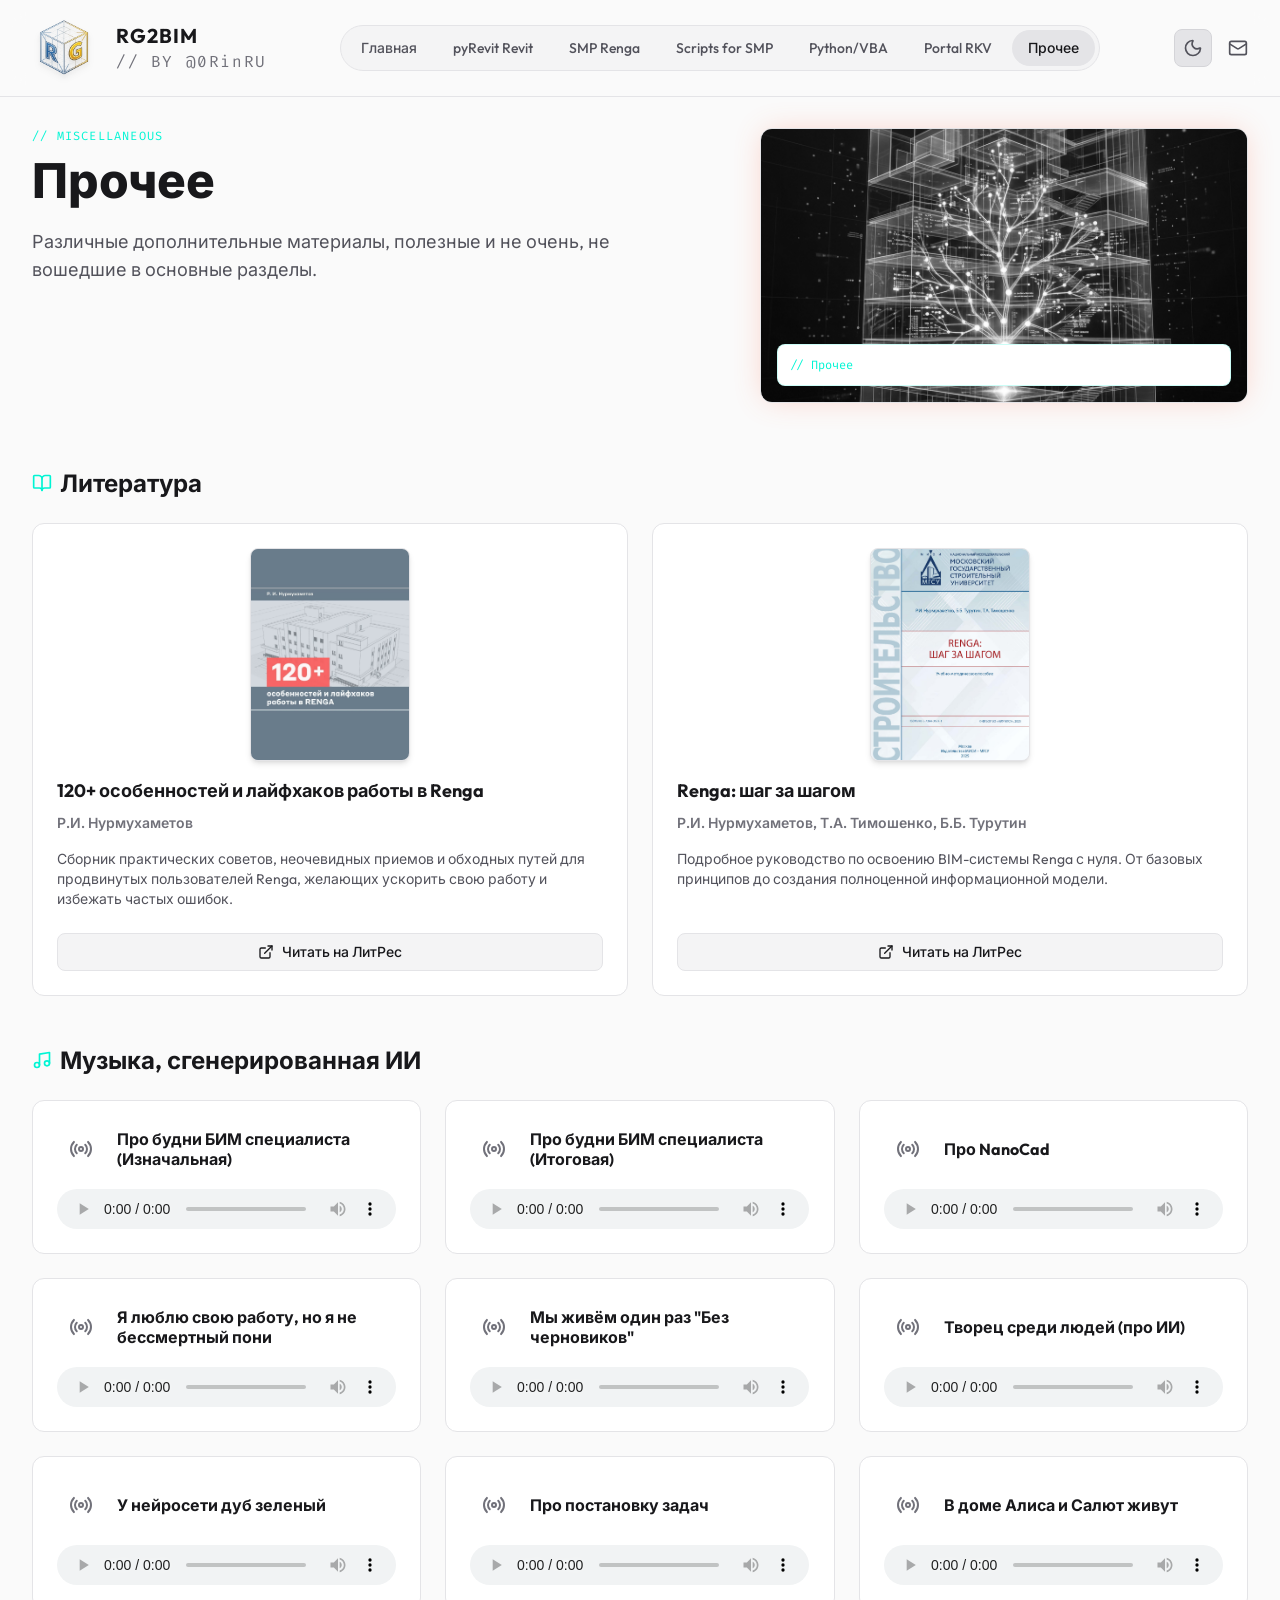
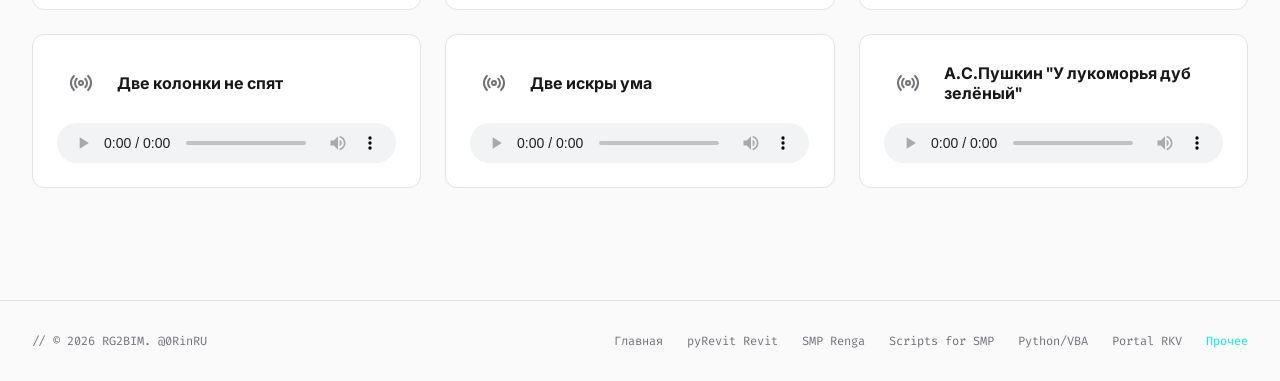
==== other.html @ 82ab666f "Add files via upload" ====
<!DOCTYPE html>
<html lang="ru" class="scroll-smooth scroll-pt-32">
<head>
    <meta charset="UTF-8">
    <meta name="viewport" content="width=device-width, initial-scale=1.0">
    <title>Прочее | RG2BIM</title>
    <link href="fonts/fonts.css" rel="stylesheet">
    <script src="libs/tailwindcss.js"></script>
    <script>
        tailwind.config = {
            darkMode: 'class',
            theme: {
                extend: {
                    colors: {
                        darkBg: '#121214',
                        darkCard: '#1a1a1e',
                        accentRevit: '#00d2ff',
                        accentRenga: '#ff6b4a',
                        accentPython: '#ffd43b',
                        accentIfc: '#00f5d4',
                    },
                    fontFamily: {
                        sans: ['Outfit', 'Inter', 'sans-serif'],
                        mono: ['Fira Code', 'Courier New', 'monospace'],
                    },
                }
            }
        }
    </script>
    <script src="libs/lucide.js"></script>
    <style>
        body { background-color: #fafafa; color: #18181b; }
        .dark body { background-color: #121214; color: #e4e4e7; }
        .neon-glow-ifc { box-shadow: 0 0 30px -5px rgba(255, 107, 74, 0.3); }
        .tab-active { background-color: #27272a; color: #ffffff; border-color: #3f3f46; }
        :not(.dark) .tab-active { background-color: #e4e4e7; color: #18181b; border-color: #d4d4d8; }
    </style>
    <script>
        if (localStorage.theme === 'dark' || (!('theme' in localStorage) && window.matchMedia('(prefers-color-scheme: dark)').matches)) {
            document.documentElement.classList.add('dark')
        } else {
            document.documentElement.classList.remove('dark')
        }
    </script>
</head>
<body class="font-sans antialiased selection:bg-accentRevit/30 selection:text-zinc-900 dark:text-white flex flex-col min-h-screen">

                        <!-- ХЕДЕР -->
    <header class="fixed top-0 left-0 right-0 z-50 bg-zinc-50/80 dark:bg-darkBg/80 backdrop-blur-md border-b border-zinc-200 dark:border-zinc-800/80">
        <div class="max-w-7xl mx-auto px-4 sm:px-6 lg:px-8 h-24 flex items-center justify-between">
            <a href="index.html" class="flex items-center space-x-3 group">
                <div class="w-20 h-20 flex items-center justify-center group-hover:scale-[0.98] transition-transform -ml-2">
                    <img src="images/logo.png" alt="NR Logo" class="w-full h-full object-contain drop-shadow-md">
                </div>
                <div>
                    <span class="font-bold text-xl tracking-wider text-zinc-900 dark:text-white">RG2BIM</span>
                    <span class="block text-3xs text-zinc-500 font-mono tracking-widest">// BY @0RinRU</span>
                </div>
            </a>

            <!-- Навигационные вкладки -->
            <nav class="hidden xl:flex space-x-1 bg-zinc-100 dark:bg-zinc-900/60 p-1 rounded-full border border-zinc-200 dark:border-zinc-800/50">
                <a href="index.html" class="px-4 py-2 text-sm font-medium rounded-full text-zinc-600 dark:text-zinc-400 hover:text-zinc-900 dark:hover:text-white transition-colors">Главная</a>
                <a href="revit.html" class="px-4 py-2 text-sm font-medium rounded-full text-zinc-600 dark:text-zinc-400 hover:text-zinc-900 dark:hover:text-white transition-colors">pyRevit Revit</a>
                <a href="smp.html" class="px-4 py-2 text-sm font-medium rounded-full text-zinc-600 dark:text-zinc-400 hover:text-zinc-900 dark:hover:text-white transition-colors">SMP Renga</a>
                <a href="renga.html" class="px-4 py-2 text-sm font-medium rounded-full text-zinc-600 dark:text-zinc-400 hover:text-zinc-900 dark:hover:text-white transition-colors">Scripts for SMP</a>
                <a href="python.html" class="px-4 py-2 text-sm font-medium rounded-full text-zinc-600 dark:text-zinc-400 hover:text-zinc-900 dark:hover:text-white transition-colors">Python/VBA</a>
                <a href="portal.html" class="px-4 py-2 text-sm font-medium rounded-full text-zinc-600 dark:text-zinc-400 hover:text-zinc-900 dark:hover:text-white transition-colors">Portal RKV</a>
                <a href="other.html" class="px-4 py-2 text-sm font-medium rounded-full tab-active">Прочее</a>
            </nav>

            <div class="hidden xl:flex items-center space-x-4">
                <button id="theme-toggle" class="p-2 rounded-lg bg-zinc-200 dark:bg-zinc-800 text-zinc-600 dark:text-zinc-400 hover:text-zinc-900 dark:hover:text-white transition-colors border border-zinc-300 dark:border-zinc-700">
                    <i data-lucide="moon" id="theme-icon" class="w-5 h-5"></i>
                </button>
                <a href="mailto:nruslan2@yandex.ru" class="text-zinc-600 dark:text-zinc-400 hover:text-zinc-900 dark:hover:text-white transition-colors"><i data-lucide="mail" class="w-5 h-5"></i></a>
            </div>

            <!-- Мобильное Меню Кнопка -->
            <div class="xl:hidden">
                <button id="mobile-menu-btn" class="text-zinc-600 dark:text-zinc-400 hover:text-zinc-900 dark:hover:text-white p-2 rounded-lg bg-zinc-100 dark:bg-zinc-900 border border-zinc-200 dark:border-zinc-800">
                    <i data-lucide="menu" id="menu-icon" class="w-6 h-6"></i>
                </button>
            </div>
        </div>

        <!-- Мобильное выпадающее меню -->
        <div id="mobile-menu" class="hidden xl:hidden bg-zinc-50 dark:bg-darkBg border-b border-zinc-200 dark:border-zinc-800/80 px-4 py-4 space-y-2">
            <a href="index.html" class="block w-full px-4 py-2 rounded-lg text-zinc-600 dark:text-zinc-400 hover:text-zinc-900 dark:hover:text-white">Главная</a>
            <a href="revit.html" class="block w-full px-4 py-2 rounded-lg text-zinc-600 dark:text-zinc-400 hover:text-zinc-900 dark:hover:text-white">pyRevit Revit</a>
            <a href="smp.html" class="block w-full px-4 py-2 rounded-lg text-zinc-900 dark:text-white bg-zinc-200 dark:bg-zinc-800">SMP Renga</a>
            <a href="renga.html" class="block w-full px-4 py-2 rounded-lg text-zinc-600 dark:text-zinc-400 hover:text-zinc-900 dark:hover:text-white">Scripts for SMP</a>
            <a href="python.html" class="block w-full px-4 py-2 rounded-lg text-zinc-600 dark:text-zinc-400 hover:text-zinc-900 dark:hover:text-white">Python/VBA</a>
            <a href="portal.html" class="block w-full px-4 py-2 rounded-lg text-zinc-600 dark:text-zinc-400 hover:text-zinc-900 dark:hover:text-white">Portal RKV</a>
            <a href="other.html" class="block w-full px-4 py-2 rounded-lg text-zinc-900 dark:text-white bg-zinc-200 dark:bg-zinc-800">Прочее</a>
        </div>
    </header>

    <div class="h-20"></div>

    <main class="flex-grow max-w-7xl mx-auto px-4 sm:px-6 lg:px-8 py-12">
        <!-- Hero Секция -->
        <section class="mb-16">
            <div class="grid grid-cols-1 lg:grid-cols-12 gap-8 items-start mb-10">
                <div class="lg:col-span-7">
                    <span class="text-xs font-mono tracking-widest text-accentIfc uppercase block mb-3">// MISCELLANEOUS</span>
                    <h1 class="text-4xl sm:text-5xl font-extrabold text-zinc-900 dark:text-white mb-6">
                        Прочее
                    </h1>
                    <p class="text-zinc-600 dark:text-zinc-400 text-lg mb-8 max-w-2xl">
                        Различные дополнительные материалы, полезные и не очень, не вошедшие в основные разделы.
                    </p>
                    
                </div>
                <div class="lg:col-span-5">
                    <div class="w-full aspect-[16/9] rounded-xl overflow-hidden bg-zinc-100 dark:bg-zinc-900 border border-zinc-200 dark:border-zinc-800 relative group neon-glow-ifc">
                        <img src="images/ifc_banner.png" alt="Script Manager Plugin" class="w-full h-full object-cover grayscale hover:grayscale-0 transition-all duration-500" />
                        <div class="absolute bottom-4 left-4 right-4 bg-white dark:bg-zinc-950/80 backdrop-blur-md border border-accentIfc/20 p-3 rounded-lg">
                            <span class="text-xs font-mono text-accentIfc block">// Прочее</span>
                        </div>
                    </div>
                </div>
            </div>
        </section>

        
        <!-- Контент страницы -->
        <section class="mb-16 space-y-12">
            <!-- Раздел Литература -->
            <div>
                <h2 class="text-2xl font-bold text-zinc-900 dark:text-white mb-6 flex items-center gap-2"><i data-lucide="book-open" class="w-5 h-5 text-accentIfc"></i> Литература</h2>
                <div class="grid grid-cols-1 md:grid-cols-2 gap-6">
                    <!-- Книга 1 -->
                    <div class="bg-white dark:bg-darkCard p-6 rounded-xl border border-zinc-200 dark:border-zinc-800 hover:border-accentIfc/50 transition-all duration-300 flex flex-col justify-between group">
                        <div>
                            <div class="mb-4 aspect-[3/4] w-full max-w-[160px] mx-auto rounded-lg overflow-hidden border border-zinc-200 dark:border-zinc-700 bg-zinc-100 dark:bg-zinc-800 shadow-md">
                                <img src="images/book_120.png" alt="120 особенностей и лайфхаков работы в Renga" class="w-full h-full object-cover">
                            </div>
                            <h3 class="text-lg font-bold text-zinc-900 dark:text-white group-hover:text-accentIfc transition-colors mb-2 text-center md:text-left">120+ особенностей и лайфхаков работы в Renga</h3>
                            <p class="text-sm font-semibold text-zinc-500 dark:text-zinc-400 mb-4 text-center md:text-left">Р.И. Нурмухаметов</p>
                            <p class="text-zinc-600 dark:text-zinc-400 text-sm mb-6">
                                Сборник практических советов, неочевидных приемов и обходных путей для продвинутых пользователей Renga, желающих ускорить свою работу и избежать частых ошибок.
                            </p>
                        </div>
                        <a href="https://www.litres.ru/book/ruslan-ilsurovich-nurmuhametov/120-osobennostey-i-layfhakov-raboty-v-renga-69711151/" target="_blank" class="inline-flex items-center justify-center px-4 py-2 bg-zinc-100 dark:bg-zinc-800 hover:bg-accentIfc hover:text-black text-sm font-medium rounded-lg transition-colors border border-zinc-200 dark:border-zinc-700 hover:border-transparent gap-2 w-full mt-auto">
                            <i data-lucide="external-link" class="w-4 h-4"></i> Читать на ЛитРес
                        </a>
                    </div>                    
                    <!-- Книга 2 -->
                    <div class="bg-white dark:bg-darkCard p-6 rounded-xl border border-zinc-200 dark:border-zinc-800 hover:border-accentIfc/50 transition-all duration-300 flex flex-col justify-between group">
                        <div>
                            <div class="mb-4 aspect-[3/4] w-full max-w-[160px] mx-auto rounded-lg overflow-hidden border border-zinc-200 dark:border-zinc-700 bg-zinc-100 dark:bg-zinc-800 shadow-md">
                                <img src="images/book_renga_shag.png" alt="Renga шаг за шагом" class="w-full h-full object-cover">
                            </div>
                            <h3 class="text-lg font-bold text-zinc-900 dark:text-white group-hover:text-accentIfc transition-colors mb-2 text-center md:text-left">Renga: шаг за шагом</h3>
                            <p class="text-sm font-semibold text-zinc-500 dark:text-zinc-400 mb-4 text-center md:text-left">Р.И. Нурмухаметов, Т.А. Тимошенко, Б.Б. Турутин</p>
                            <p class="text-zinc-600 dark:text-zinc-400 text-sm mb-6">
                                Подробное руководство по освоению BIM-системы Renga с нуля. От базовых принципов до создания полноценной информационной модели.
                            </p>
                        </div>
                        <a href="https://www.litres.ru/book/b-b-turutin/renga-shag-za-shagom-72951532/" target="_blank" class="inline-flex items-center justify-center px-4 py-2 bg-zinc-100 dark:bg-zinc-800 hover:bg-accentIfc hover:text-black text-sm font-medium rounded-lg transition-colors border border-zinc-200 dark:border-zinc-700 hover:border-transparent gap-2 w-full mt-auto">
                            <i data-lucide="external-link" class="w-4 h-4"></i> Читать на ЛитРес
                        </a>
                    </div>
                </div>
            </div>
            
            
            <!-- Раздел Музыка -->
            <div>
                <h2 class="text-2xl font-bold text-zinc-900 dark:text-white mb-6 flex items-center gap-2"><i data-lucide="music" class="w-5 h-5 text-accentIfc"></i> Музыка, сгенерированная ИИ</h2>
                <div class="grid grid-cols-1 md:grid-cols-3 gap-6">

                    <div class="bg-white dark:bg-darkCard p-6 rounded-xl border border-zinc-200 dark:border-zinc-800 hover:border-accentIfc/50 transition-all duration-300 flex flex-col justify-between group">
                        <div class="flex items-center gap-3 mb-4">
                            <div class="w-12 h-12 flex items-center justify-center shrink-0 group-hover:scale-110 transition-transform">
                                <i data-lucide="radio" class="w-6 h-6 text-zinc-500 dark:text-white group-hover:text-accentIfc transition-colors"></i>
                            </div>
                            <h3 class="text-md font-bold text-zinc-900 dark:text-white group-hover:text-accentIfc transition-colors line-clamp-2 leading-tight" title="Про будни БИМ специалиста (Изначальная)">Про будни БИМ специалиста (Изначальная)</h3>
                        </div>
                        <audio controls class="w-full mt-auto h-10 outline-none">
                            <source src="music/Про будни БИМ специалиста (Изначальная).mp3" type="audio/mpeg">
                            Ваш браузер не поддерживает аудио элемент.
                        </audio>
                    </div>

                    <div class="bg-white dark:bg-darkCard p-6 rounded-xl border border-zinc-200 dark:border-zinc-800 hover:border-accentIfc/50 transition-all duration-300 flex flex-col justify-between group">
                        <div class="flex items-center gap-3 mb-4">
                            <div class="w-12 h-12 flex items-center justify-center shrink-0 group-hover:scale-110 transition-transform">
                                <i data-lucide="radio" class="w-6 h-6 text-zinc-500 dark:text-white group-hover:text-accentIfc transition-colors"></i>
                            </div>
                            <h3 class="text-md font-bold text-zinc-900 dark:text-white group-hover:text-accentIfc transition-colors line-clamp-2 leading-tight" title="Про будни БИМ специалиста (Итоговая)">Про будни БИМ специалиста (Итоговая)</h3>
                        </div>
                        <audio controls class="w-full mt-auto h-10 outline-none">
                            <source src="music/Про будни БИМ специалиста (Итоговая).mp3" type="audio/mpeg">
                            Ваш браузер не поддерживает аудио элемент.
                        </audio>
                    </div>

                    <div class="bg-white dark:bg-darkCard p-6 rounded-xl border border-zinc-200 dark:border-zinc-800 hover:border-accentIfc/50 transition-all duration-300 flex flex-col justify-between group">
                        <div class="flex items-center gap-3 mb-4">
                            <div class="w-12 h-12 flex items-center justify-center shrink-0 group-hover:scale-110 transition-transform">
                                <i data-lucide="radio" class="w-6 h-6 text-zinc-500 dark:text-white group-hover:text-accentIfc transition-colors"></i>
                            </div>
                            <h3 class="text-md font-bold text-zinc-900 dark:text-white group-hover:text-accentIfc transition-colors line-clamp-2 leading-tight" title="Про NanoCad">Про NanoCad</h3>
                        </div>
                        <audio controls class="w-full mt-auto h-10 outline-none">
                            <source src="music/Про NanoCad.mp3" type="audio/mpeg">
                            Ваш браузер не поддерживает аудио элемент.
                        </audio>
                    </div>

                    <div class="bg-white dark:bg-darkCard p-6 rounded-xl border border-zinc-200 dark:border-zinc-800 hover:border-accentIfc/50 transition-all duration-300 flex flex-col justify-between group">
                        <div class="flex items-center gap-3 mb-4">
                            <div class="w-12 h-12 flex items-center justify-center shrink-0 group-hover:scale-110 transition-transform">
                                <i data-lucide="radio" class="w-6 h-6 text-zinc-500 dark:text-white group-hover:text-accentIfc transition-colors"></i>
                            </div>
                            <h3 class="text-md font-bold text-zinc-900 dark:text-white group-hover:text-accentIfc transition-colors line-clamp-2 leading-tight" title="Я люблю свою работу, но я не бессмертный пони">Я люблю свою работу, но я не бессмертный пони</h3>
                        </div>
                        <audio controls class="w-full mt-auto h-10 outline-none">
                            <source src="music/Я люблю свою работу, но я не бессмертный пони.mp3" type="audio/mpeg">
                            Ваш браузер не поддерживает аудио элемент.
                        </audio>
                    </div>

                    <div class="bg-white dark:bg-darkCard p-6 rounded-xl border border-zinc-200 dark:border-zinc-800 hover:border-accentIfc/50 transition-all duration-300 flex flex-col justify-between group">
                        <div class="flex items-center gap-3 mb-4">
                            <div class="w-12 h-12 flex items-center justify-center shrink-0 group-hover:scale-110 transition-transform">
                                <i data-lucide="radio" class="w-6 h-6 text-zinc-500 dark:text-white group-hover:text-accentIfc transition-colors"></i>
                            </div>
                            <h3 class="text-md font-bold text-zinc-900 dark:text-white group-hover:text-accentIfc transition-colors line-clamp-2 leading-tight" title="Мы живём один раз Без черновиков">Мы живём один раз "Без черновиков"</h3>
                        </div>
                        <audio controls class="w-full mt-auto h-10 outline-none">
                            <source src="music/Мы живём один раз Без черновиков.mp3" type="audio/mpeg">
                            Ваш браузер не поддерживает аудио элемент.
                        </audio>
                    </div>

                    <div class="bg-white dark:bg-darkCard p-6 rounded-xl border border-zinc-200 dark:border-zinc-800 hover:border-accentIfc/50 transition-all duration-300 flex flex-col justify-between group">
                        <div class="flex items-center gap-3 mb-4">
                            <div class="w-12 h-12 flex items-center justify-center shrink-0 group-hover:scale-110 transition-transform">
                                <i data-lucide="radio" class="w-6 h-6 text-zinc-500 dark:text-white group-hover:text-accentIfc transition-colors"></i>
                            </div>
                            <h3 class="text-md font-bold text-zinc-900 dark:text-white group-hover:text-accentIfc transition-colors line-clamp-2 leading-tight" title="Творец среди людей - про ИИ">Творец среди людей (про ИИ)</h3>
                        </div>
                        <audio controls class="w-full mt-auto h-10 outline-none">
                            <source src="music/Творец среди людей (про ИИ).mp3" type="audio/mpeg">
                            Ваш браузер не поддерживает аудио элемент.
                        </audio>
                    </div>

                    <div class="bg-white dark:bg-darkCard p-6 rounded-xl border border-zinc-200 dark:border-zinc-800 hover:border-accentIfc/50 transition-all duration-300 flex flex-col justify-between group">
                        <div class="flex items-center gap-3 mb-4">
                            <div class="w-12 h-12 flex items-center justify-center shrink-0 group-hover:scale-110 transition-transform">
                                <i data-lucide="radio" class="w-6 h-6 text-zinc-500 dark:text-white group-hover:text-accentIfc transition-colors"></i>
                            </div>
                            <h3 class="text-md font-bold text-zinc-900 dark:text-white group-hover:text-accentIfc transition-colors line-clamp-2 leading-tight" title="У нейросети дуб зеленый">У нейросети дуб зеленый</h3>
                        </div>
                        <audio controls class="w-full mt-auto h-10 outline-none">
                            <source src="music/У нейросети дуб зеленый.mp3" type="audio/mpeg">
                            Ваш браузер не поддерживает аудио элемент.
                        </audio>
                    </div>
					
                    <div class="bg-white dark:bg-darkCard p-6 rounded-xl border border-zinc-200 dark:border-zinc-800 hover:border-accentIfc/50 transition-all duration-300 flex flex-col justify-between group">
                        <div class="flex items-center gap-3 mb-4">
                            <div class="w-12 h-12 flex items-center justify-center shrink-0 group-hover:scale-110 transition-transform">
                                <i data-lucide="radio" class="w-6 h-6 text-zinc-500 dark:text-white group-hover:text-accentIfc transition-colors"></i>
                            </div>
                            <h3 class="text-md font-bold text-zinc-900 dark:text-white group-hover:text-accentIfc transition-colors line-clamp-2 leading-tight" title="Про постановку задач">Про постановку задач</h3>
                        </div>
                        <audio controls class="w-full mt-auto h-10 outline-none">
                            <source src="music/Про постановку задач.mp3" type="audio/mpeg">
                            Ваш браузер не поддерживает аудио элемент.
                        </audio>
                    </div>
					
                    <div class="bg-white dark:bg-darkCard p-6 rounded-xl border border-zinc-200 dark:border-zinc-800 hover:border-accentIfc/50 transition-all duration-300 flex flex-col justify-between group">
                        <div class="flex items-center gap-3 mb-4">
                            <div class="w-12 h-12 flex items-center justify-center shrink-0 group-hover:scale-110 transition-transform">
                                <i data-lucide="radio" class="w-6 h-6 text-zinc-500 dark:text-white group-hover:text-accentIfc transition-colors"></i>
                            </div>
                            <h3 class="text-md font-bold text-zinc-900 dark:text-white group-hover:text-accentIfc transition-colors line-clamp-2 leading-tight" title="В доме Алиса и Салют живут">В доме Алиса и Салют живут</h3>
                        </div>
                        <audio controls class="w-full mt-auto h-10 outline-none">
                            <source src="music/В доме Алиса и Салют живут.mp3" type="audio/mpeg">
                            Ваш браузер не поддерживает аудио элемент.
                        </audio>
                    </div>

                    <div class="bg-white dark:bg-darkCard p-6 rounded-xl border border-zinc-200 dark:border-zinc-800 hover:border-accentIfc/50 transition-all duration-300 flex flex-col justify-between group">
                        <div class="flex items-center gap-3 mb-4">
                            <div class="w-12 h-12 flex items-center justify-center shrink-0 group-hover:scale-110 transition-transform">
                                <i data-lucide="radio" class="w-6 h-6 text-zinc-500 dark:text-white group-hover:text-accentIfc transition-colors"></i>
                            </div>
                            <h3 class="text-md font-bold text-zinc-900 dark:text-white group-hover:text-accentIfc transition-colors line-clamp-2 leading-tight" title="Две колонки не спят">Две колонки не спят</h3>
                        </div>
                        <audio controls class="w-full mt-auto h-10 outline-none">
                            <source src="music/Две колонки не спят.mp3" type="audio/mpeg">
                            Ваш браузер не поддерживает аудио элемент.
                        </audio>
                    </div>

                    <div class="bg-white dark:bg-darkCard p-6 rounded-xl border border-zinc-200 dark:border-zinc-800 hover:border-accentIfc/50 transition-all duration-300 flex flex-col justify-between group">
                        <div class="flex items-center gap-3 mb-4">
                            <div class="w-12 h-12 flex items-center justify-center shrink-0 group-hover:scale-110 transition-transform">
                                <i data-lucide="radio" class="w-6 h-6 text-zinc-500 dark:text-white group-hover:text-accentIfc transition-colors"></i>
                            </div>
                            <h3 class="text-md font-bold text-zinc-900 dark:text-white group-hover:text-accentIfc transition-colors line-clamp-2 leading-tight" title="Две искры ума">Две искры ума</h3>
                        </div>
                        <audio controls class="w-full mt-auto h-10 outline-none">
                            <source src="music/Две искры ума.mp3" type="audio/mpeg">
                            Ваш браузер не поддерживает аудио элемент.
                        </audio>
                    </div>

                    <div class="bg-white dark:bg-darkCard p-6 rounded-xl border border-zinc-200 dark:border-zinc-800 hover:border-accentIfc/50 transition-all duration-300 flex flex-col justify-between group">
                        <div class="flex items-center gap-3 mb-4">
                            <div class="w-12 h-12 flex items-center justify-center shrink-0 group-hover:scale-110 transition-transform">
                                <i data-lucide="radio" class="w-6 h-6 text-zinc-500 dark:text-white group-hover:text-accentIfc transition-colors"></i>
                            </div>
                            <h3 class="text-md font-bold text-zinc-900 dark:text-white group-hover:text-accentIfc transition-colors line-clamp-2 leading-tight" title="А.С.Пушкин У лукоморья дуб зелёный">А.С.Пушкин "У лукоморья дуб зелёный"</h3>
                        </div>
                        <audio controls class="w-full mt-auto h-10 outline-none">
                            <source src="music/А.С.Пушкин У лукоморья дуб зелёный.mp3" type="audio/mpeg">
                            Ваш браузер не поддерживает аудио элемент.
                        </audio>
                    </div>
					
                </div>
            </div>
</section>
</main>

    <!-- ФУТЕР -->
        <footer class="bg-zinc-50 dark:bg-darkBg border-t border-zinc-200 dark:border-zinc-900 py-8">
        <div class="max-w-7xl mx-auto px-4 sm:px-6 lg:px-8 flex flex-col sm:flex-row items-center justify-between gap-4">
            <span class="text-zinc-500 text-xs font-mono">// &copy; 2026 RG2BIM. @0RinRU</span>
            <div class="flex flex-wrap justify-center gap-x-6 gap-y-2 text-zinc-500 dark:text-zinc-400 text-xs font-mono">
                <a href="index.html" class="hover:text-zinc-900 dark:hover:text-white transition-colors">Главная</a>
                <a href="revit.html" class="hover:text-accentRevit transition-colors">pyRevit Revit</a>
                <a href="smp.html" class="hover:text-accentRenga transition-colors">SMP Renga</a>
                <a href="renga.html" class="hover:text-red-500 transition-colors">Scripts for SMP</a>
                <a href="python.html" class="hover:text-accentPython transition-colors">Python/VBA</a>
                <a href="portal.html" class="hover:text-zinc-800 dark:hover:text-zinc-500 transition-colors">Portal RKV</a>
                <a href="other.html" class="text-accentIfc transition-colors">Прочее</a>
            </div>
        </div>
    </footer>

    <script>
        lucide.createIcons();
        const mobileMenuBtn = document.getElementById('mobile-menu-btn');
        const mobileMenu = document.getElementById('mobile-menu');
        mobileMenuBtn.addEventListener('click', () => {
            const isHidden = mobileMenu.classList.contains('hidden');
            if (isHidden) {
                mobileMenu.classList.remove('hidden');
                document.getElementById('menu-icon').setAttribute('data-lucide', 'x');
            } else {
                mobileMenu.classList.add('hidden');
                document.getElementById('menu-icon').setAttribute('data-lucide', 'menu');
            }
            lucide.createIcons();
        });
    </script>
    <script>
        const themeToggleBtn = document.getElementById('theme-toggle');
        const themeIcon = document.getElementById('theme-icon');
        
        function updateThemeIcon() {
            if (document.documentElement.classList.contains('dark')) {
                themeIcon.setAttribute('data-lucide', 'sun');
            } else {
                themeIcon.setAttribute('data-lucide', 'moon');
            }
            if(window.lucide) { lucide.createIcons(); }
        }
        
        if (themeToggleBtn) {
            themeToggleBtn.addEventListener('click', () => {
                document.documentElement.classList.toggle('dark');
                if (document.documentElement.classList.contains('dark')) {
                    localStorage.theme = 'dark';
                } else {
                    localStorage.theme = 'light';
                }
                updateThemeIcon();
            });
            updateThemeIcon();
        }
    </script>

    <!-- Lightbox -->
    <div id="lightbox" class="fixed inset-0 z-[100] bg-zinc-900/90 dark:bg-black/90 hidden flex items-center justify-center p-4 cursor-pointer backdrop-blur-sm transition-opacity" onclick="closeLightbox()">
        <img id="lightbox-img" src="" class="max-w-full max-h-[90vh] rounded-xl shadow-2xl border border-zinc-700">
    </div>
    <script>
        function openLightbox(src) {
            document.getElementById('lightbox-img').src = src;
            document.getElementById('lightbox').classList.remove('hidden');
        }
        function closeLightbox() {
            document.getElementById('lightbox').classList.add('hidden');
        }
    </script>
    <!-- Аудио-контроллер: пауза остальных треков при запуске одного -->
    <script>
        document.addEventListener('play', function(e) {
            var audios = document.getElementsByTagName('audio');
            for (var i = 0; i < audios.length; i++) {
                if (audios[i] != e.target) {
                    audios[i].pause();
                }
            }
        }, true);
    </script>

</body>
</html>
---- fonts/fonts.css ----
/* cyrillic-ext */
@font-face {
  font-family: 'Fira Code';
  font-style: normal;
  font-weight: 400;
  font-display: swap;
  src: url(font_5.woff2) format('woff2');
  unicode-range: U+0460-052F, U+1C80-1C8A, U+20B4, U+2DE0-2DFF, U+A640-A69F, U+FE2E-FE2F;
}
/* cyrillic */
@font-face {
  font-family: 'Fira Code';
  font-style: normal;
  font-weight: 400;
  font-display: swap;
  src: url(font_3.woff2) format('woff2');
  unicode-range: U+0301, U+0400-045F, U+0490-0491, U+04B0-04B1, U+2116;
}
/* greek-ext */
@font-face {
  font-family: 'Fira Code';
  font-style: normal;
  font-weight: 400;
  font-display: swap;
  src: url(font_12.woff2) format('woff2');
  unicode-range: U+1F00-1FFF;
}
/* greek */
@font-face {
  font-family: 'Fira Code';
  font-style: normal;
  font-weight: 400;
  font-display: swap;
  src: url(font_8.woff2) format('woff2');
  unicode-range: U+0370-0377, U+037A-037F, U+0384-038A, U+038C, U+038E-03A1, U+03A3-03FF;
}
/* symbols2 */
@font-face {
  font-family: 'Fira Code';
  font-style: normal;
  font-weight: 400;
  font-display: swap;
  src: url(font_15.woff2) format('woff2');
  unicode-range: U+2000-2001, U+2004-2008, U+200A, U+23B8-23BD, U+2500-259F;
}
/* latin-ext */
@font-face {
  font-family: 'Fira Code';
  font-style: normal;
  font-weight: 400;
  font-display: swap;
  src: url(font_4.woff2) format('woff2');
  unicode-range: U+0100-02BA, U+02BD-02C5, U+02C7-02CC, U+02CE-02D7, U+02DD-02FF, U+0304, U+0308, U+0329, U+1D00-1DBF, U+1E00-1E9F, U+1EF2-1EFF, U+2020, U+20A0-20AB, U+20AD-20C0, U+2113, U+2C60-2C7F, U+A720-A7FF;
}
/* latin */
@font-face {
  font-family: 'Fira Code';
  font-style: normal;
  font-weight: 400;
  font-display: swap;
  src: url(font_6.woff2) format('woff2');
  unicode-range: U+0000-00FF, U+0131, U+0152-0153, U+02BB-02BC, U+02C6, U+02DA, U+02DC, U+0304, U+0308, U+0329, U+2000-206F, U+20AC, U+2122, U+2191, U+2193, U+2212, U+2215, U+FEFF, U+FFFD;
}
/* cyrillic-ext */
@font-face {
  font-family: 'Fira Code';
  font-style: normal;
  font-weight: 500;
  font-display: swap;
  src: url(font_5.woff2) format('woff2');
  unicode-range: U+0460-052F, U+1C80-1C8A, U+20B4, U+2DE0-2DFF, U+A640-A69F, U+FE2E-FE2F;
}
/* cyrillic */
@font-face {
  font-family: 'Fira Code';
  font-style: normal;
  font-weight: 500;
  font-display: swap;
  src: url(font_3.woff2) format('woff2');
  unicode-range: U+0301, U+0400-045F, U+0490-0491, U+04B0-04B1, U+2116;
}
/* greek-ext */
@font-face {
  font-family: 'Fira Code';
  font-style: normal;
  font-weight: 500;
  font-display: swap;
  src: url(font_12.woff2) format('woff2');
  unicode-range: U+1F00-1FFF;
}
/* greek */
@font-face {
  font-family: 'Fira Code';
  font-style: normal;
  font-weight: 500;
  font-display: swap;
  src: url(font_8.woff2) format('woff2');
  unicode-range: U+0370-0377, U+037A-037F, U+0384-038A, U+038C, U+038E-03A1, U+03A3-03FF;
}
/* symbols2 */
@font-face {
  font-family: 'Fira Code';
  font-style: normal;
  font-weight: 500;
  font-display: swap;
  src: url(font_15.woff2) format('woff2');
  unicode-range: U+2000-2001, U+2004-2008, U+200A, U+23B8-23BD, U+2500-259F;
}
/* latin-ext */
@font-face {
  font-family: 'Fira Code';
  font-style: normal;
  font-weight: 500;
  font-display: swap;
  src: url(font_4.woff2) format('woff2');
  unicode-range: U+0100-02BA, U+02BD-02C5, U+02C7-02CC, U+02CE-02D7, U+02DD-02FF, U+0304, U+0308, U+0329, U+1D00-1DBF, U+1E00-1E9F, U+1EF2-1EFF, U+2020, U+20A0-20AB, U+20AD-20C0, U+2113, U+2C60-2C7F, U+A720-A7FF;
}
/* latin */
@font-face {
  font-family: 'Fira Code';
  font-style: normal;
  font-weight: 500;
  font-display: swap;
  src: url(font_6.woff2) format('woff2');
  unicode-range: U+0000-00FF, U+0131, U+0152-0153, U+02BB-02BC, U+02C6, U+02DA, U+02DC, U+0304, U+0308, U+0329, U+2000-206F, U+20AC, U+2122, U+2191, U+2193, U+2212, U+2215, U+FEFF, U+FFFD;
}
/* cyrillic-ext */
@font-face {
  font-family: 'Fira Code';
  font-style: normal;
  font-weight: 700;
  font-display: swap;
  src: url(font_5.woff2) format('woff2');
  unicode-range: U+0460-052F, U+1C80-1C8A, U+20B4, U+2DE0-2DFF, U+A640-A69F, U+FE2E-FE2F;
}
/* cyrillic */
@font-face {
  font-family: 'Fira Code';
  font-style: normal;
  font-weight: 700;
  font-display: swap;
  src: url(font_3.woff2) format('woff2');
  unicode-range: U+0301, U+0400-045F, U+0490-0491, U+04B0-04B1, U+2116;
}
/* greek-ext */
@font-face {
  font-family: 'Fira Code';
  font-style: normal;
  font-weight: 700;
  font-display: swap;
  src: url(font_12.woff2) format('woff2');
  unicode-range: U+1F00-1FFF;
}
/* greek */
@font-face {
  font-family: 'Fira Code';
  font-style: normal;
  font-weight: 700;
  font-display: swap;
  src: url(font_8.woff2) format('woff2');
  unicode-range: U+0370-0377, U+037A-037F, U+0384-038A, U+038C, U+038E-03A1, U+03A3-03FF;
}
/* symbols2 */
@font-face {
  font-family: 'Fira Code';
  font-style: normal;
  font-weight: 700;
  font-display: swap;
  src: url(font_15.woff2) format('woff2');
  unicode-range: U+2000-2001, U+2004-2008, U+200A, U+23B8-23BD, U+2500-259F;
}
/* latin-ext */
@font-face {
  font-family: 'Fira Code';
  font-style: normal;
  font-weight: 700;
  font-display: swap;
  src: url(font_4.woff2) format('woff2');
  unicode-range: U+0100-02BA, U+02BD-02C5, U+02C7-02CC, U+02CE-02D7, U+02DD-02FF, U+0304, U+0308, U+0329, U+1D00-1DBF, U+1E00-1E9F, U+1EF2-1EFF, U+2020, U+20A0-20AB, U+20AD-20C0, U+2113, U+2C60-2C7F, U+A720-A7FF;
}
/* latin */
@font-face {
  font-family: 'Fira Code';
  font-style: normal;
  font-weight: 700;
  font-display: swap;
  src: url(font_6.woff2) format('woff2');
  unicode-range: U+0000-00FF, U+0131, U+0152-0153, U+02BB-02BC, U+02C6, U+02DA, U+02DC, U+0304, U+0308, U+0329, U+2000-206F, U+20AC, U+2122, U+2191, U+2193, U+2212, U+2215, U+FEFF, U+FFFD;
}
/* cyrillic-ext */
@font-face {
  font-family: 'Inter';
  font-style: normal;
  font-weight: 300;
  font-display: swap;
  src: url(font_9.woff2) format('woff2');
  unicode-range: U+0460-052F, U+1C80-1C8A, U+20B4, U+2DE0-2DFF, U+A640-A69F, U+FE2E-FE2F;
}
/* cyrillic */
@font-face {
  font-family: 'Inter';
  font-style: normal;
  font-weight: 300;
  font-display: swap;
  src: url(font_7.woff2) format('woff2');
  unicode-range: U+0301, U+0400-045F, U+0490-0491, U+04B0-04B1, U+2116;
}
/* greek-ext */
@font-face {
  font-family: 'Inter';
  font-style: normal;
  font-weight: 300;
  font-display: swap;
  src: url(font_1.woff2) format('woff2');
  unicode-range: U+1F00-1FFF;
}
/* greek */
@font-face {
  font-family: 'Inter';
  font-style: normal;
  font-weight: 300;
  font-display: swap;
  src: url(font_14.woff2) format('woff2');
  unicode-range: U+0370-0377, U+037A-037F, U+0384-038A, U+038C, U+038E-03A1, U+03A3-03FF;
}
/* vietnamese */
@font-face {
  font-family: 'Inter';
  font-style: normal;
  font-weight: 300;
  font-display: swap;
  src: url(font_0.woff2) format('woff2');
  unicode-range: U+0102-0103, U+0110-0111, U+0128-0129, U+0168-0169, U+01A0-01A1, U+01AF-01B0, U+0300-0301, U+0303-0304, U+0308-0309, U+0323, U+0329, U+1EA0-1EF9, U+20AB;
}
/* latin-ext */
@font-face {
  font-family: 'Inter';
  font-style: normal;
  font-weight: 300;
  font-display: swap;
  src: url(font_13.woff2) format('woff2');
  unicode-range: U+0100-02BA, U+02BD-02C5, U+02C7-02CC, U+02CE-02D7, U+02DD-02FF, U+0304, U+0308, U+0329, U+1D00-1DBF, U+1E00-1E9F, U+1EF2-1EFF, U+2020, U+20A0-20AB, U+20AD-20C0, U+2113, U+2C60-2C7F, U+A720-A7FF;
}
/* latin */
@font-face {
  font-family: 'Inter';
  font-style: normal;
  font-weight: 300;
  font-display: swap;
  src: url(font_2.woff2) format('woff2');
  unicode-range: U+0000-00FF, U+0131, U+0152-0153, U+02BB-02BC, U+02C6, U+02DA, U+02DC, U+0304, U+0308, U+0329, U+2000-206F, U+20AC, U+2122, U+2191, U+2193, U+2212, U+2215, U+FEFF, U+FFFD;
}
/* cyrillic-ext */
@font-face {
  font-family: 'Inter';
  font-style: normal;
  font-weight: 400;
  font-display: swap;
  src: url(font_9.woff2) format('woff2');
  unicode-range: U+0460-052F, U+1C80-1C8A, U+20B4, U+2DE0-2DFF, U+A640-A69F, U+FE2E-FE2F;
}
/* cyrillic */
@font-face {
  font-family: 'Inter';
  font-style: normal;
  font-weight: 400;
  font-display: swap;
  src: url(font_7.woff2) format('woff2');
  unicode-range: U+0301, U+0400-045F, U+0490-0491, U+04B0-04B1, U+2116;
}
/* greek-ext */
@font-face {
  font-family: 'Inter';
  font-style: normal;
  font-weight: 400;
  font-display: swap;
  src: url(font_1.woff2) format('woff2');
  unicode-range: U+1F00-1FFF;
}
/* greek */
@font-face {
  font-family: 'Inter';
  font-style: normal;
  font-weight: 400;
  font-display: swap;
  src: url(font_14.woff2) format('woff2');
  unicode-range: U+0370-0377, U+037A-037F, U+0384-038A, U+038C, U+038E-03A1, U+03A3-03FF;
}
/* vietnamese */
@font-face {
  font-family: 'Inter';
  font-style: normal;
  font-weight: 400;
  font-display: swap;
  src: url(font_0.woff2) format('woff2');
  unicode-range: U+0102-0103, U+0110-0111, U+0128-0129, U+0168-0169, U+01A0-01A1, U+01AF-01B0, U+0300-0301, U+0303-0304, U+0308-0309, U+0323, U+0329, U+1EA0-1EF9, U+20AB;
}
/* latin-ext */
@font-face {
  font-family: 'Inter';
  font-style: normal;
  font-weight: 400;
  font-display: swap;
  src: url(font_13.woff2) format('woff2');
  unicode-range: U+0100-02BA, U+02BD-02C5, U+02C7-02CC, U+02CE-02D7, U+02DD-02FF, U+0304, U+0308, U+0329, U+1D00-1DBF, U+1E00-1E9F, U+1EF2-1EFF, U+2020, U+20A0-20AB, U+20AD-20C0, U+2113, U+2C60-2C7F, U+A720-A7FF;
}
/* latin */
@font-face {
  font-family: 'Inter';
  font-style: normal;
  font-weight: 400;
  font-display: swap;
  src: url(font_2.woff2) format('woff2');
  unicode-range: U+0000-00FF, U+0131, U+0152-0153, U+02BB-02BC, U+02C6, U+02DA, U+02DC, U+0304, U+0308, U+0329, U+2000-206F, U+20AC, U+2122, U+2191, U+2193, U+2212, U+2215, U+FEFF, U+FFFD;
}
/* cyrillic-ext */
@font-face {
  font-family: 'Inter';
  font-style: normal;
  font-weight: 500;
  font-display: swap;
  src: url(font_9.woff2) format('woff2');
  unicode-range: U+0460-052F, U+1C80-1C8A, U+20B4, U+2DE0-2DFF, U+A640-A69F, U+FE2E-FE2F;
}
/* cyrillic */
@font-face {
  font-family: 'Inter';
  font-style: normal;
  font-weight: 500;
  font-display: swap;
  src: url(font_7.woff2) format('woff2');
  unicode-range: U+0301, U+0400-045F, U+0490-0491, U+04B0-04B1, U+2116;
}
/* greek-ext */
@font-face {
  font-family: 'Inter';
  font-style: normal;
  font-weight: 500;
  font-display: swap;
  src: url(font_1.woff2) format('woff2');
  unicode-range: U+1F00-1FFF;
}
/* greek */
@font-face {
  font-family: 'Inter';
  font-style: normal;
  font-weight: 500;
  font-display: swap;
  src: url(font_14.woff2) format('woff2');
  unicode-range: U+0370-0377, U+037A-037F, U+0384-038A, U+038C, U+038E-03A1, U+03A3-03FF;
}
/* vietnamese */
@font-face {
  font-family: 'Inter';
  font-style: normal;
  font-weight: 500;
  font-display: swap;
  src: url(font_0.woff2) format('woff2');
  unicode-range: U+0102-0103, U+0110-0111, U+0128-0129, U+0168-0169, U+01A0-01A1, U+01AF-01B0, U+0300-0301, U+0303-0304, U+0308-0309, U+0323, U+0329, U+1EA0-1EF9, U+20AB;
}
/* latin-ext */
@font-face {
  font-family: 'Inter';
  font-style: normal;
  font-weight: 500;
  font-display: swap;
  src: url(font_13.woff2) format('woff2');
  unicode-range: U+0100-02BA, U+02BD-02C5, U+02C7-02CC, U+02CE-02D7, U+02DD-02FF, U+0304, U+0308, U+0329, U+1D00-1DBF, U+1E00-1E9F, U+1EF2-1EFF, U+2020, U+20A0-20AB, U+20AD-20C0, U+2113, U+2C60-2C7F, U+A720-A7FF;
}
/* latin */
@font-face {
  font-family: 'Inter';
  font-style: normal;
  font-weight: 500;
  font-display: swap;
  src: url(font_2.woff2) format('woff2');
  unicode-range: U+0000-00FF, U+0131, U+0152-0153, U+02BB-02BC, U+02C6, U+02DA, U+02DC, U+0304, U+0308, U+0329, U+2000-206F, U+20AC, U+2122, U+2191, U+2193, U+2212, U+2215, U+FEFF, U+FFFD;
}
/* cyrillic-ext */
@font-face {
  font-family: 'Inter';
  font-style: normal;
  font-weight: 600;
  font-display: swap;
  src: url(font_9.woff2) format('woff2');
  unicode-range: U+0460-052F, U+1C80-1C8A, U+20B4, U+2DE0-2DFF, U+A640-A69F, U+FE2E-FE2F;
}
/* cyrillic */
@font-face {
  font-family: 'Inter';
  font-style: normal;
  font-weight: 600;
  font-display: swap;
  src: url(font_7.woff2) format('woff2');
  unicode-range: U+0301, U+0400-045F, U+0490-0491, U+04B0-04B1, U+2116;
}
/* greek-ext */
@font-face {
  font-family: 'Inter';
  font-style: normal;
  font-weight: 600;
  font-display: swap;
  src: url(font_1.woff2) format('woff2');
  unicode-range: U+1F00-1FFF;
}
/* greek */
@font-face {
  font-family: 'Inter';
  font-style: normal;
  font-weight: 600;
  font-display: swap;
  src: url(font_14.woff2) format('woff2');
  unicode-range: U+0370-0377, U+037A-037F, U+0384-038A, U+038C, U+038E-03A1, U+03A3-03FF;
}
/* vietnamese */
@font-face {
  font-family: 'Inter';
  font-style: normal;
  font-weight: 600;
  font-display: swap;
  src: url(font_0.woff2) format('woff2');
  unicode-range: U+0102-0103, U+0110-0111, U+0128-0129, U+0168-0169, U+01A0-01A1, U+01AF-01B0, U+0300-0301, U+0303-0304, U+0308-0309, U+0323, U+0329, U+1EA0-1EF9, U+20AB;
}
/* latin-ext */
@font-face {
  font-family: 'Inter';
  font-style: normal;
  font-weight: 600;
  font-display: swap;
  src: url(font_13.woff2) format('woff2');
  unicode-range: U+0100-02BA, U+02BD-02C5, U+02C7-02CC, U+02CE-02D7, U+02DD-02FF, U+0304, U+0308, U+0329, U+1D00-1DBF, U+1E00-1E9F, U+1EF2-1EFF, U+2020, U+20A0-20AB, U+20AD-20C0, U+2113, U+2C60-2C7F, U+A720-A7FF;
}
/* latin */
@font-face {
  font-family: 'Inter';
  font-style: normal;
  font-weight: 600;
  font-display: swap;
  src: url(font_2.woff2) format('woff2');
  unicode-range: U+0000-00FF, U+0131, U+0152-0153, U+02BB-02BC, U+02C6, U+02DA, U+02DC, U+0304, U+0308, U+0329, U+2000-206F, U+20AC, U+2122, U+2191, U+2193, U+2212, U+2215, U+FEFF, U+FFFD;
}
/* cyrillic-ext */
@font-face {
  font-family: 'Inter';
  font-style: normal;
  font-weight: 700;
  font-display: swap;
  src: url(font_9.woff2) format('woff2');
  unicode-range: U+0460-052F, U+1C80-1C8A, U+20B4, U+2DE0-2DFF, U+A640-A69F, U+FE2E-FE2F;
}
/* cyrillic */
@font-face {
  font-family: 'Inter';
  font-style: normal;
  font-weight: 700;
  font-display: swap;
  src: url(font_7.woff2) format('woff2');
  unicode-range: U+0301, U+0400-045F, U+0490-0491, U+04B0-04B1, U+2116;
}
/* greek-ext */
@font-face {
  font-family: 'Inter';
  font-style: normal;
  font-weight: 700;
  font-display: swap;
  src: url(font_1.woff2) format('woff2');
  unicode-range: U+1F00-1FFF;
}
/* greek */
@font-face {
  font-family: 'Inter';
  font-style: normal;
  font-weight: 700;
  font-display: swap;
  src: url(font_14.woff2) format('woff2');
  unicode-range: U+0370-0377, U+037A-037F, U+0384-038A, U+038C, U+038E-03A1, U+03A3-03FF;
}
/* vietnamese */
@font-face {
  font-family: 'Inter';
  font-style: normal;
  font-weight: 700;
  font-display: swap;
  src: url(font_0.woff2) format('woff2');
  unicode-range: U+0102-0103, U+0110-0111, U+0128-0129, U+0168-0169, U+01A0-01A1, U+01AF-01B0, U+0300-0301, U+0303-0304, U+0308-0309, U+0323, U+0329, U+1EA0-1EF9, U+20AB;
}
/* latin-ext */
@font-face {
  font-family: 'Inter';
  font-style: normal;
  font-weight: 700;
  font-display: swap;
  src: url(font_13.woff2) format('woff2');
  unicode-range: U+0100-02BA, U+02BD-02C5, U+02C7-02CC, U+02CE-02D7, U+02DD-02FF, U+0304, U+0308, U+0329, U+1D00-1DBF, U+1E00-1E9F, U+1EF2-1EFF, U+2020, U+20A0-20AB, U+20AD-20C0, U+2113, U+2C60-2C7F, U+A720-A7FF;
}
/* latin */
@font-face {
  font-family: 'Inter';
  font-style: normal;
  font-weight: 700;
  font-display: swap;
  src: url(font_2.woff2) format('woff2');
  unicode-range: U+0000-00FF, U+0131, U+0152-0153, U+02BB-02BC, U+02C6, U+02DA, U+02DC, U+0304, U+0308, U+0329, U+2000-206F, U+20AC, U+2122, U+2191, U+2193, U+2212, U+2215, U+FEFF, U+FFFD;
}
/* cyrillic-ext */
@font-face {
  font-family: 'Inter';
  font-style: normal;
  font-weight: 800;
  font-display: swap;
  src: url(font_9.woff2) format('woff2');
  unicode-range: U+0460-052F, U+1C80-1C8A, U+20B4, U+2DE0-2DFF, U+A640-A69F, U+FE2E-FE2F;
}
/* cyrillic */
@font-face {
  font-family: 'Inter';
  font-style: normal;
  font-weight: 800;
  font-display: swap;
  src: url(font_7.woff2) format('woff2');
  unicode-range: U+0301, U+0400-045F, U+0490-0491, U+04B0-04B1, U+2116;
}
/* greek-ext */
@font-face {
  font-family: 'Inter';
  font-style: normal;
  font-weight: 800;
  font-display: swap;
  src: url(font_1.woff2) format('woff2');
  unicode-range: U+1F00-1FFF;
}
/* greek */
@font-face {
  font-family: 'Inter';
  font-style: normal;
  font-weight: 800;
  font-display: swap;
  src: url(font_14.woff2) format('woff2');
  unicode-range: U+0370-0377, U+037A-037F, U+0384-038A, U+038C, U+038E-03A1, U+03A3-03FF;
}
/* vietnamese */
@font-face {
  font-family: 'Inter';
  font-style: normal;
  font-weight: 800;
  font-display: swap;
  src: url(font_0.woff2) format('woff2');
  unicode-range: U+0102-0103, U+0110-0111, U+0128-0129, U+0168-0169, U+01A0-01A1, U+01AF-01B0, U+0300-0301, U+0303-0304, U+0308-0309, U+0323, U+0329, U+1EA0-1EF9, U+20AB;
}
/* latin-ext */
@font-face {
  font-family: 'Inter';
  font-style: normal;
  font-weight: 800;
  font-display: swap;
  src: url(font_13.woff2) format('woff2');
  unicode-range: U+0100-02BA, U+02BD-02C5, U+02C7-02CC, U+02CE-02D7, U+02DD-02FF, U+0304, U+0308, U+0329, U+1D00-1DBF, U+1E00-1E9F, U+1EF2-1EFF, U+2020, U+20A0-20AB, U+20AD-20C0, U+2113, U+2C60-2C7F, U+A720-A7FF;
}
/* latin */
@font-face {
  font-family: 'Inter';
  font-style: normal;
  font-weight: 800;
  font-display: swap;
  src: url(font_2.woff2) format('woff2');
  unicode-range: U+0000-00FF, U+0131, U+0152-0153, U+02BB-02BC, U+02C6, U+02DA, U+02DC, U+0304, U+0308, U+0329, U+2000-206F, U+20AC, U+2122, U+2191, U+2193, U+2212, U+2215, U+FEFF, U+FFFD;
}
/* cyrillic-ext */
@font-face {
  font-family: 'Inter';
  font-style: normal;
  font-weight: 900;
  font-display: swap;
  src: url(font_9.woff2) format('woff2');
  unicode-range: U+0460-052F, U+1C80-1C8A, U+20B4, U+2DE0-2DFF, U+A640-A69F, U+FE2E-FE2F;
}
/* cyrillic */
@font-face {
  font-family: 'Inter';
  font-style: normal;
  font-weight: 900;
  font-display: swap;
  src: url(font_7.woff2) format('woff2');
  unicode-range: U+0301, U+0400-045F, U+0490-0491, U+04B0-04B1, U+2116;
}
/* greek-ext */
@font-face {
  font-family: 'Inter';
  font-style: normal;
  font-weight: 900;
  font-display: swap;
  src: url(font_1.woff2) format('woff2');
  unicode-range: U+1F00-1FFF;
}
/* greek */
@font-face {
  font-family: 'Inter';
  font-style: normal;
  font-weight: 900;
  font-display: swap;
  src: url(font_14.woff2) format('woff2');
  unicode-range: U+0370-0377, U+037A-037F, U+0384-038A, U+038C, U+038E-03A1, U+03A3-03FF;
}
/* vietnamese */
@font-face {
  font-family: 'Inter';
  font-style: normal;
  font-weight: 900;
  font-display: swap;
  src: url(font_0.woff2) format('woff2');
  unicode-range: U+0102-0103, U+0110-0111, U+0128-0129, U+0168-0169, U+01A0-01A1, U+01AF-01B0, U+0300-0301, U+0303-0304, U+0308-0309, U+0323, U+0329, U+1EA0-1EF9, U+20AB;
}
/* latin-ext */
@font-face {
  font-family: 'Inter';
  font-style: normal;
  font-weight: 900;
  font-display: swap;
  src: url(font_13.woff2) format('woff2');
  unicode-range: U+0100-02BA, U+02BD-02C5, U+02C7-02CC, U+02CE-02D7, U+02DD-02FF, U+0304, U+0308, U+0329, U+1D00-1DBF, U+1E00-1E9F, U+1EF2-1EFF, U+2020, U+20A0-20AB, U+20AD-20C0, U+2113, U+2C60-2C7F, U+A720-A7FF;
}
/* latin */
@font-face {
  font-family: 'Inter';
  font-style: normal;
  font-weight: 900;
  font-display: swap;
  src: url(font_2.woff2) format('woff2');
  unicode-range: U+0000-00FF, U+0131, U+0152-0153, U+02BB-02BC, U+02C6, U+02DA, U+02DC, U+0304, U+0308, U+0329, U+2000-206F, U+20AC, U+2122, U+2191, U+2193, U+2212, U+2215, U+FEFF, U+FFFD;
}
/* latin-ext */
@font-face {
  font-family: 'Outfit';
  font-style: normal;
  font-weight: 300;
  font-display: swap;
  src: url(font_11.woff2) format('woff2');
  unicode-range: U+0100-02BA, U+02BD-02C5, U+02C7-02CC, U+02CE-02D7, U+02DD-02FF, U+0304, U+0308, U+0329, U+1D00-1DBF, U+1E00-1E9F, U+1EF2-1EFF, U+2020, U+20A0-20AB, U+20AD-20C0, U+2113, U+2C60-2C7F, U+A720-A7FF;
}
/* latin */
@font-face {
  font-family: 'Outfit';
  font-style: normal;
  font-weight: 300;
  font-display: swap;
  src: url(font_10.woff2) format('woff2');
  unicode-range: U+0000-00FF, U+0131, U+0152-0153, U+02BB-02BC, U+02C6, U+02DA, U+02DC, U+0304, U+0308, U+0329, U+2000-206F, U+20AC, U+2122, U+2191, U+2193, U+2212, U+2215, U+FEFF, U+FFFD;
}
/* latin-ext */
@font-face {
  font-family: 'Outfit';
  font-style: normal;
  font-weight: 400;
  font-display: swap;
  src: url(font_11.woff2) format('woff2');
  unicode-range: U+0100-02BA, U+02BD-02C5, U+02C7-02CC, U+02CE-02D7, U+02DD-02FF, U+0304, U+0308, U+0329, U+1D00-1DBF, U+1E00-1E9F, U+1EF2-1EFF, U+2020, U+20A0-20AB, U+20AD-20C0, U+2113, U+2C60-2C7F, U+A720-A7FF;
}
/* latin */
@font-face {
  font-family: 'Outfit';
  font-style: normal;
  font-weight: 400;
  font-display: swap;
  src: url(font_10.woff2) format('woff2');
  unicode-range: U+0000-00FF, U+0131, U+0152-0153, U+02BB-02BC, U+02C6, U+02DA, U+02DC, U+0304, U+0308, U+0329, U+2000-206F, U+20AC, U+2122, U+2191, U+2193, U+2212, U+2215, U+FEFF, U+FFFD;
}
/* latin-ext */
@font-face {
  font-family: 'Outfit';
  font-style: normal;
  font-weight: 500;
  font-display: swap;
  src: url(font_11.woff2) format('woff2');
  unicode-range: U+0100-02BA, U+02BD-02C5, U+02C7-02CC, U+02CE-02D7, U+02DD-02FF, U+0304, U+0308, U+0329, U+1D00-1DBF, U+1E00-1E9F, U+1EF2-1EFF, U+2020, U+20A0-20AB, U+20AD-20C0, U+2113, U+2C60-2C7F, U+A720-A7FF;
}
/* latin */
@font-face {
  font-family: 'Outfit';
  font-style: normal;
  font-weight: 500;
  font-display: swap;
  src: url(font_10.woff2) format('woff2');
  unicode-range: U+0000-00FF, U+0131, U+0152-0153, U+02BB-02BC, U+02C6, U+02DA, U+02DC, U+0304, U+0308, U+0329, U+2000-206F, U+20AC, U+2122, U+2191, U+2193, U+2212, U+2215, U+FEFF, U+FFFD;
}
/* latin-ext */
@font-face {
  font-family: 'Outfit';
  font-style: normal;
  font-weight: 600;
  font-display: swap;
  src: url(font_11.woff2) format('woff2');
  unicode-range: U+0100-02BA, U+02BD-02C5, U+02C7-02CC, U+02CE-02D7, U+02DD-02FF, U+0304, U+0308, U+0329, U+1D00-1DBF, U+1E00-1E9F, U+1EF2-1EFF, U+2020, U+20A0-20AB, U+20AD-20C0, U+2113, U+2C60-2C7F, U+A720-A7FF;
}
/* latin */
@font-face {
  font-family: 'Outfit';
  font-style: normal;
  font-weight: 600;
  font-display: swap;
  src: url(font_10.woff2) format('woff2');
  unicode-range: U+0000-00FF, U+0131, U+0152-0153, U+02BB-02BC, U+02C6, U+02DA, U+02DC, U+0304, U+0308, U+0329, U+2000-206F, U+20AC, U+2122, U+2191, U+2193, U+2212, U+2215, U+FEFF, U+FFFD;
}
/* latin-ext */
@font-face {
  font-family: 'Outfit';
  font-style: normal;
  font-weight: 700;
  font-display: swap;
  src: url(font_11.woff2) format('woff2');
  unicode-range: U+0100-02BA, U+02BD-02C5, U+02C7-02CC, U+02CE-02D7, U+02DD-02FF, U+0304, U+0308, U+0329, U+1D00-1DBF, U+1E00-1E9F, U+1EF2-1EFF, U+2020, U+20A0-20AB, U+20AD-20C0, U+2113, U+2C60-2C7F, U+A720-A7FF;
}
/* latin */
@font-face {
  font-family: 'Outfit';
  font-style: normal;
  font-weight: 700;
  font-display: swap;
  src: url(font_10.woff2) format('woff2');
  unicode-range: U+0000-00FF, U+0131, U+0152-0153, U+02BB-02BC, U+02C6, U+02DA, U+02DC, U+0304, U+0308, U+0329, U+2000-206F, U+20AC, U+2122, U+2191, U+2193, U+2212, U+2215, U+FEFF, U+FFFD;
}
/* latin-ext */
@font-face {
  font-family: 'Outfit';
  font-style: normal;
  font-weight: 800;
  font-display: swap;
  src: url(font_11.woff2) format('woff2');
  unicode-range: U+0100-02BA, U+02BD-02C5, U+02C7-02CC, U+02CE-02D7, U+02DD-02FF, U+0304, U+0308, U+0329, U+1D00-1DBF, U+1E00-1E9F, U+1EF2-1EFF, U+2020, U+20A0-20AB, U+20AD-20C0, U+2113, U+2C60-2C7F, U+A720-A7FF;
}
/* latin */
@font-face {
  font-family: 'Outfit';
  font-style: normal;
  font-weight: 800;
  font-display: swap;
  src: url(font_10.woff2) format('woff2');
  unicode-range: U+0000-00FF, U+0131, U+0152-0153, U+02BB-02BC, U+02C6, U+02DA, U+02DC, U+0304, U+0308, U+0329, U+2000-206F, U+20AC, U+2122, U+2191, U+2193, U+2212, U+2215, U+FEFF, U+FFFD;
}
/* latin-ext */
@font-face {
  font-family: 'Outfit';
  font-style: normal;
  font-weight: 900;
  font-display: swap;
  src: url(font_11.woff2) format('woff2');
  unicode-range: U+0100-02BA, U+02BD-02C5, U+02C7-02CC, U+02CE-02D7, U+02DD-02FF, U+0304, U+0308, U+0329, U+1D00-1DBF, U+1E00-1E9F, U+1EF2-1EFF, U+2020, U+20A0-20AB, U+20AD-20C0, U+2113, U+2C60-2C7F, U+A720-A7FF;
}
/* latin */
@font-face {
  font-family: 'Outfit';
  font-style: normal;
  font-weight: 900;
  font-display: swap;
  src: url(font_10.woff2) format('woff2');
  unicode-range: U+0000-00FF, U+0131, U+0152-0153, U+02BB-02BC, U+02C6, U+02DA, U+02DC, U+0304, U+0308, U+0329, U+2000-206F, U+20AC, U+2122, U+2191, U+2193, U+2212, U+2215, U+FEFF, U+FFFD;
}
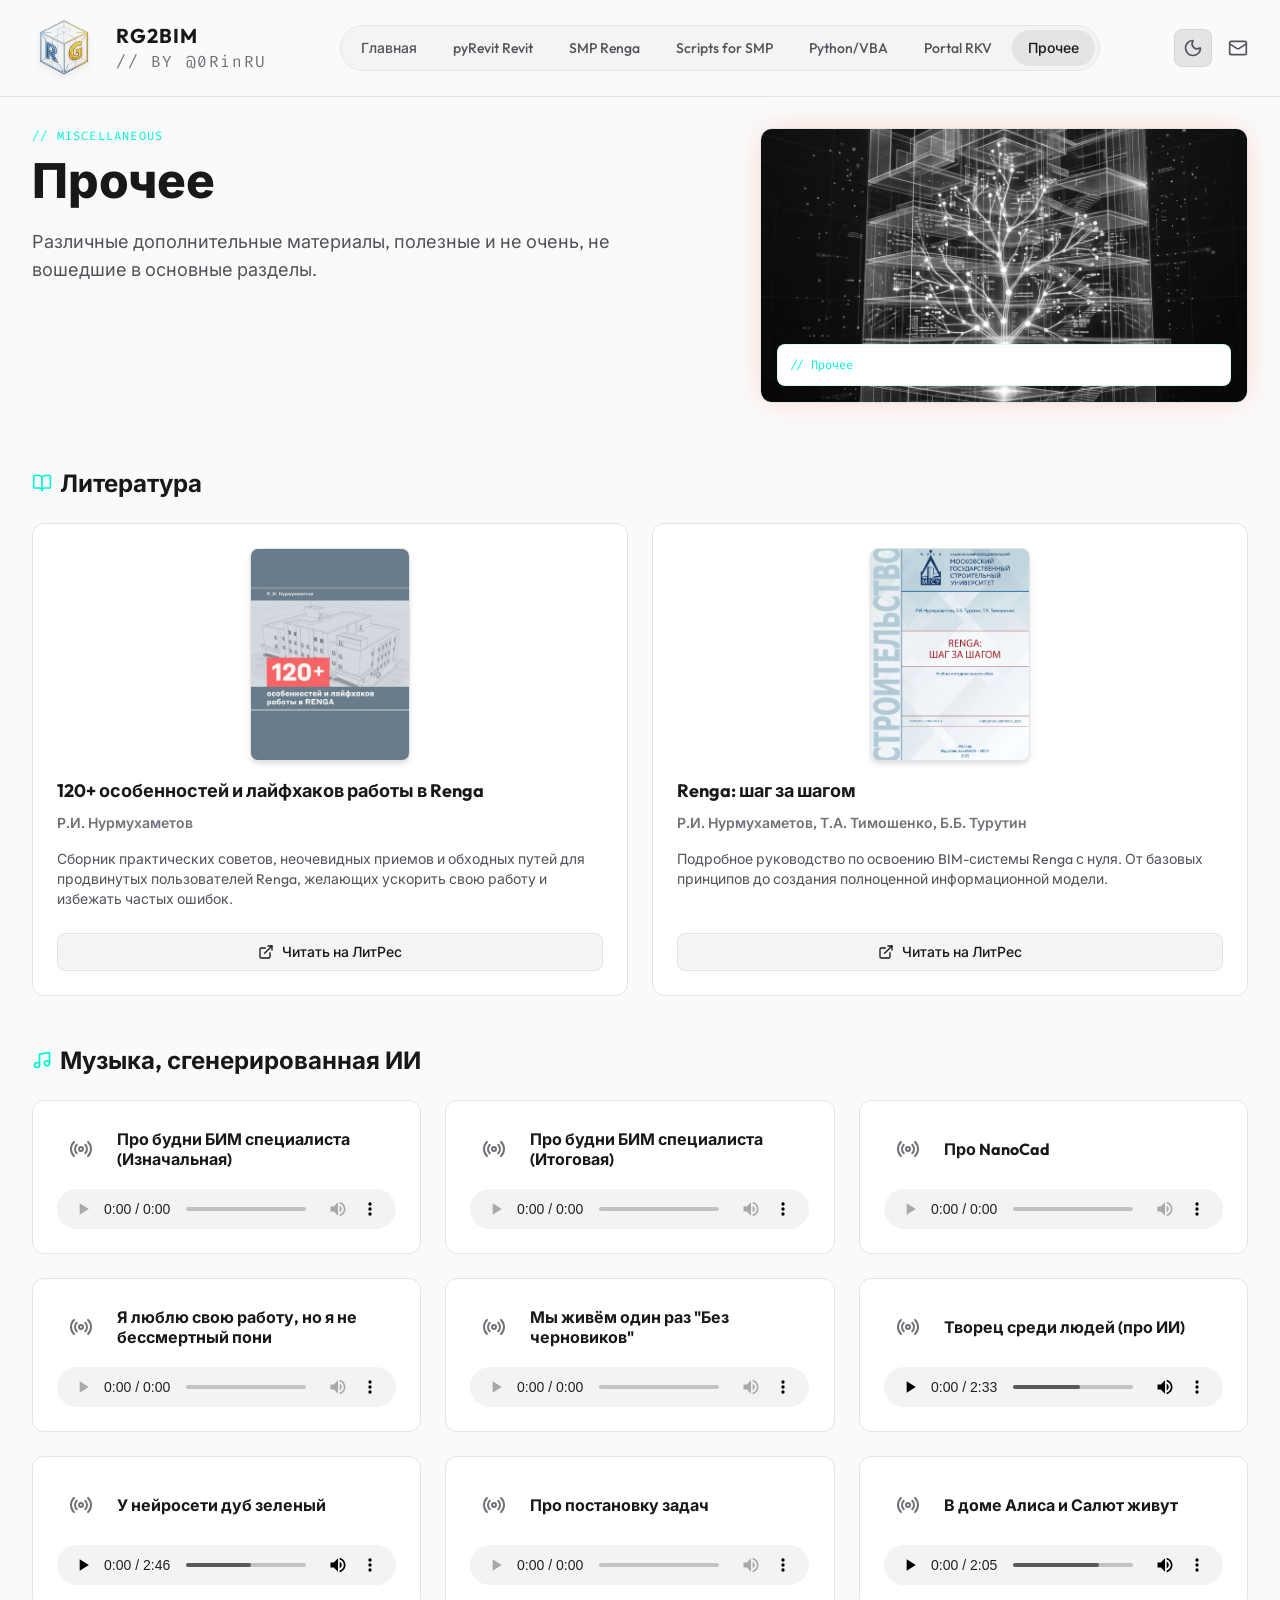
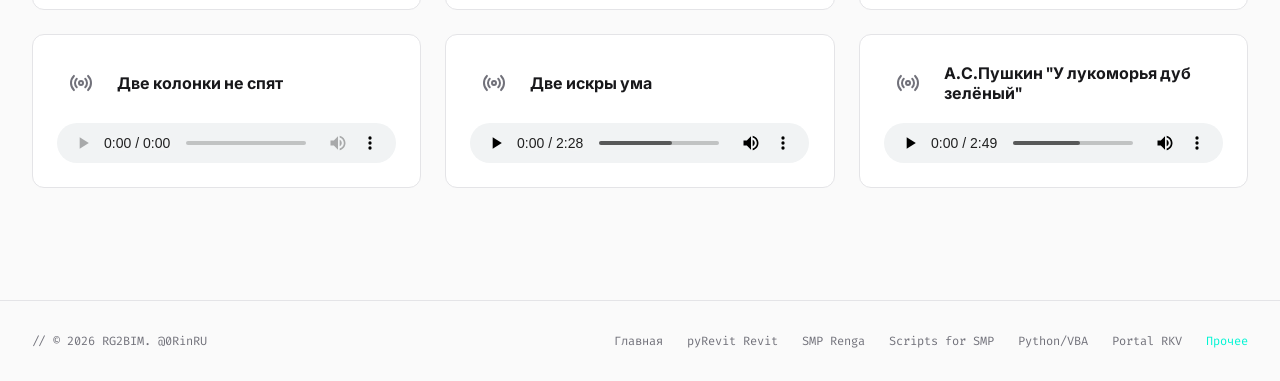
==== commit 7aaff91b: "Add files via upload" ====
--- a/other.html
+++ b/other.html
@@ -1,6 +1,15 @@
 <!DOCTYPE html>
 <html lang="ru" class="scroll-smooth scroll-pt-32">
 <head>
+    <!-- Google tag (gtag.js) -->
+    <script async src="https://www.googletagmanager.com/gtag/js?id=G-72WJJFZH5X"></script>
+    <script>
+      window.dataLayer = window.dataLayer || [];
+      function gtag(){dataLayer.push(arguments);}
+      gtag('js', new Date());
+
+      gtag('config', 'G-72WJJFZH5X');
+    </script>
     <meta charset="UTF-8">
     <meta name="viewport" content="width=device-width, initial-scale=1.0">
     <title>Прочее | RG2BIM</title>
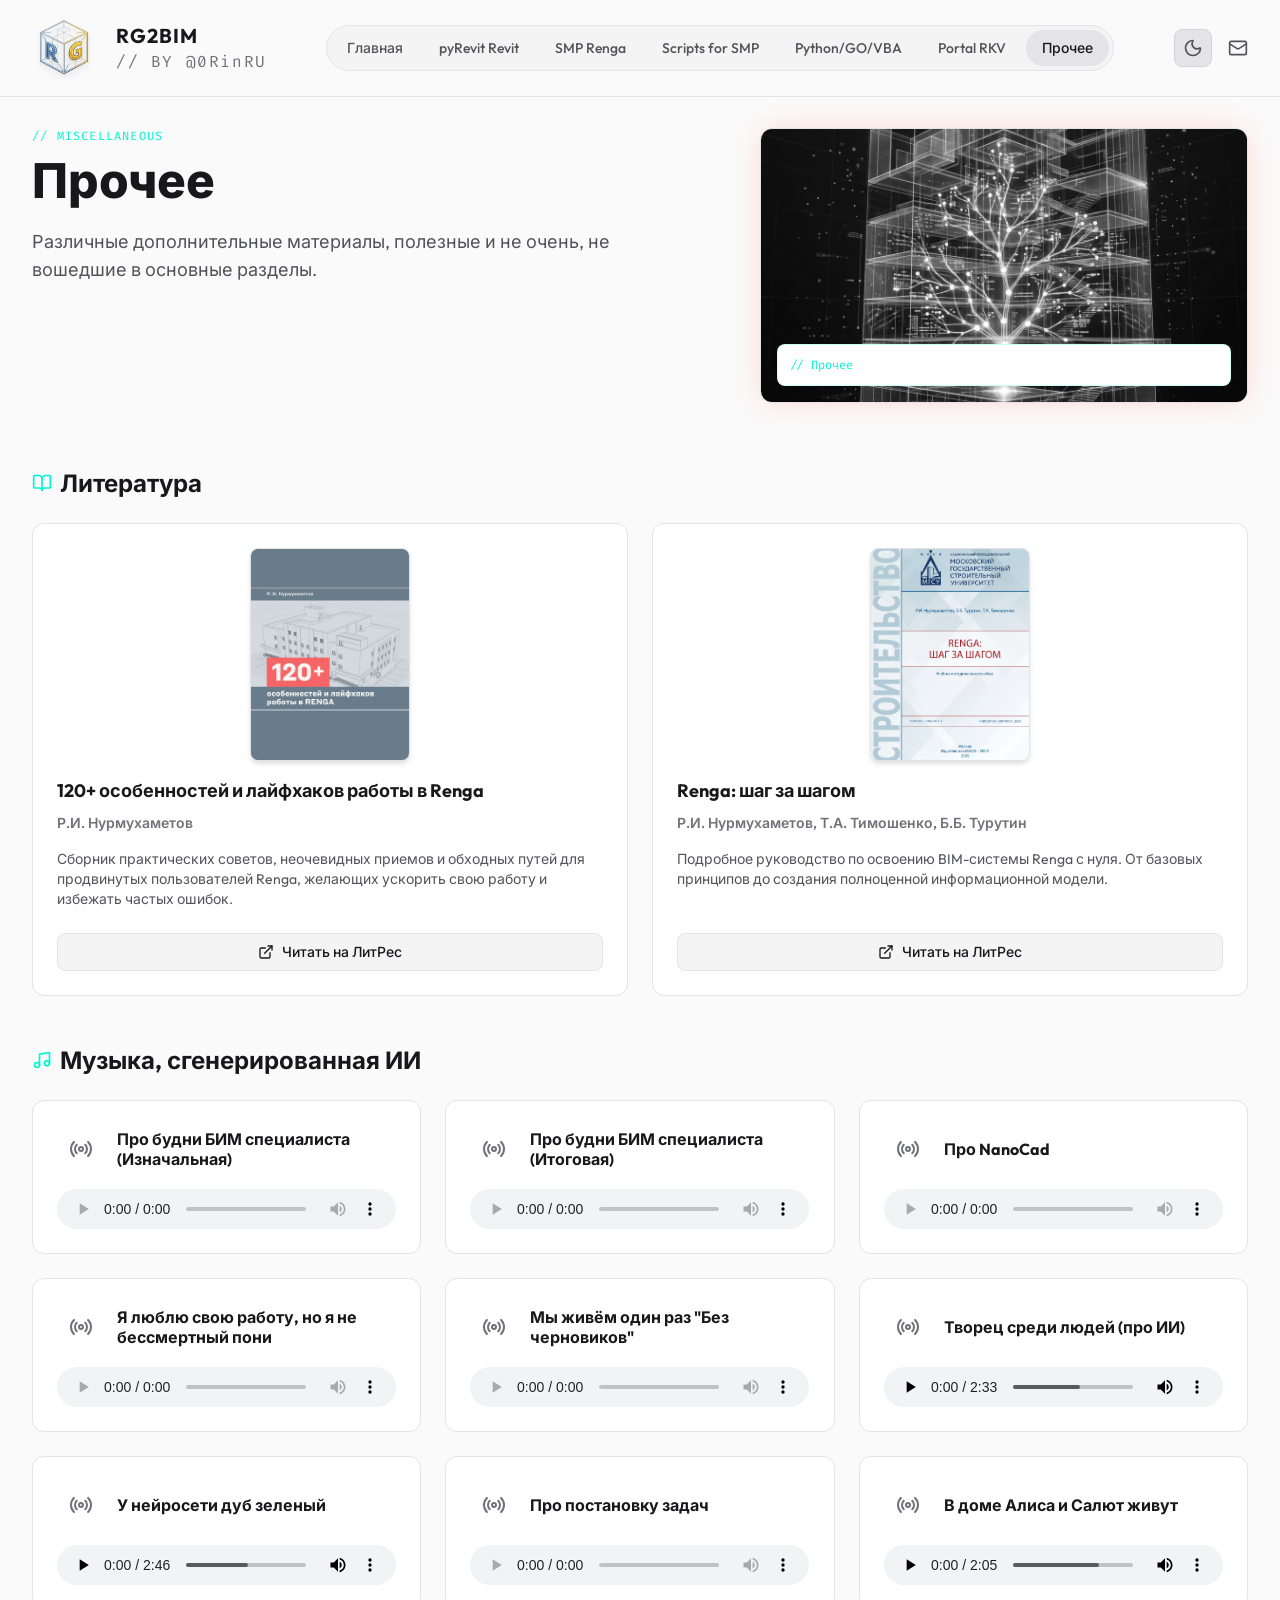
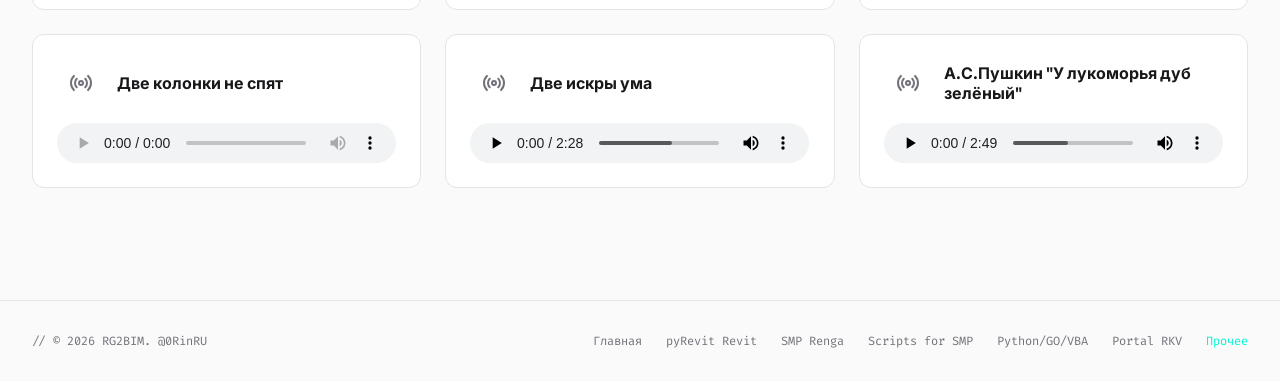
==== commit 9e1d3c72: "Add files via upload add GO" ====
--- a/other.html
+++ b/other.html
@@ -73,7 +73,7 @@
                 <a href="revit.html" class="px-4 py-2 text-sm font-medium rounded-full text-zinc-600 dark:text-zinc-400 hover:text-zinc-900 dark:hover:text-white transition-colors">pyRevit Revit</a>
                 <a href="smp.html" class="px-4 py-2 text-sm font-medium rounded-full text-zinc-600 dark:text-zinc-400 hover:text-zinc-900 dark:hover:text-white transition-colors">SMP Renga</a>
                 <a href="renga.html" class="px-4 py-2 text-sm font-medium rounded-full text-zinc-600 dark:text-zinc-400 hover:text-zinc-900 dark:hover:text-white transition-colors">Scripts for SMP</a>
-                <a href="python.html" class="px-4 py-2 text-sm font-medium rounded-full text-zinc-600 dark:text-zinc-400 hover:text-zinc-900 dark:hover:text-white transition-colors">Python/VBA</a>
+                <a href="python.html" class="px-4 py-2 text-sm font-medium rounded-full text-zinc-600 dark:text-zinc-400 hover:text-zinc-900 dark:hover:text-white transition-colors">Python/GO/VBA</a>
                 <a href="portal.html" class="px-4 py-2 text-sm font-medium rounded-full text-zinc-600 dark:text-zinc-400 hover:text-zinc-900 dark:hover:text-white transition-colors">Portal RKV</a>
                 <a href="other.html" class="px-4 py-2 text-sm font-medium rounded-full tab-active">Прочее</a>
             </nav>
@@ -99,7 +99,7 @@
             <a href="revit.html" class="block w-full px-4 py-2 rounded-lg text-zinc-600 dark:text-zinc-400 hover:text-zinc-900 dark:hover:text-white">pyRevit Revit</a>
             <a href="smp.html" class="block w-full px-4 py-2 rounded-lg text-zinc-900 dark:text-white bg-zinc-200 dark:bg-zinc-800">SMP Renga</a>
             <a href="renga.html" class="block w-full px-4 py-2 rounded-lg text-zinc-600 dark:text-zinc-400 hover:text-zinc-900 dark:hover:text-white">Scripts for SMP</a>
-            <a href="python.html" class="block w-full px-4 py-2 rounded-lg text-zinc-600 dark:text-zinc-400 hover:text-zinc-900 dark:hover:text-white">Python/VBA</a>
+            <a href="python.html" class="block w-full px-4 py-2 rounded-lg text-zinc-600 dark:text-zinc-400 hover:text-zinc-900 dark:hover:text-white">Python/GO/VBA</a>
             <a href="portal.html" class="block w-full px-4 py-2 rounded-lg text-zinc-600 dark:text-zinc-400 hover:text-zinc-900 dark:hover:text-white">Portal RKV</a>
             <a href="other.html" class="block w-full px-4 py-2 rounded-lg text-zinc-900 dark:text-white bg-zinc-200 dark:bg-zinc-800">Прочее</a>
         </div>
@@ -350,7 +350,7 @@
                 <a href="revit.html" class="hover:text-accentRevit transition-colors">pyRevit Revit</a>
                 <a href="smp.html" class="hover:text-accentRenga transition-colors">SMP Renga</a>
                 <a href="renga.html" class="hover:text-red-500 transition-colors">Scripts for SMP</a>
-                <a href="python.html" class="hover:text-accentPython transition-colors">Python/VBA</a>
+                <a href="python.html" class="hover:text-accentPython transition-colors">Python/GO/VBA</a>
                 <a href="portal.html" class="hover:text-zinc-800 dark:hover:text-zinc-500 transition-colors">Portal RKV</a>
                 <a href="other.html" class="text-accentIfc transition-colors">Прочее</a>
             </div>
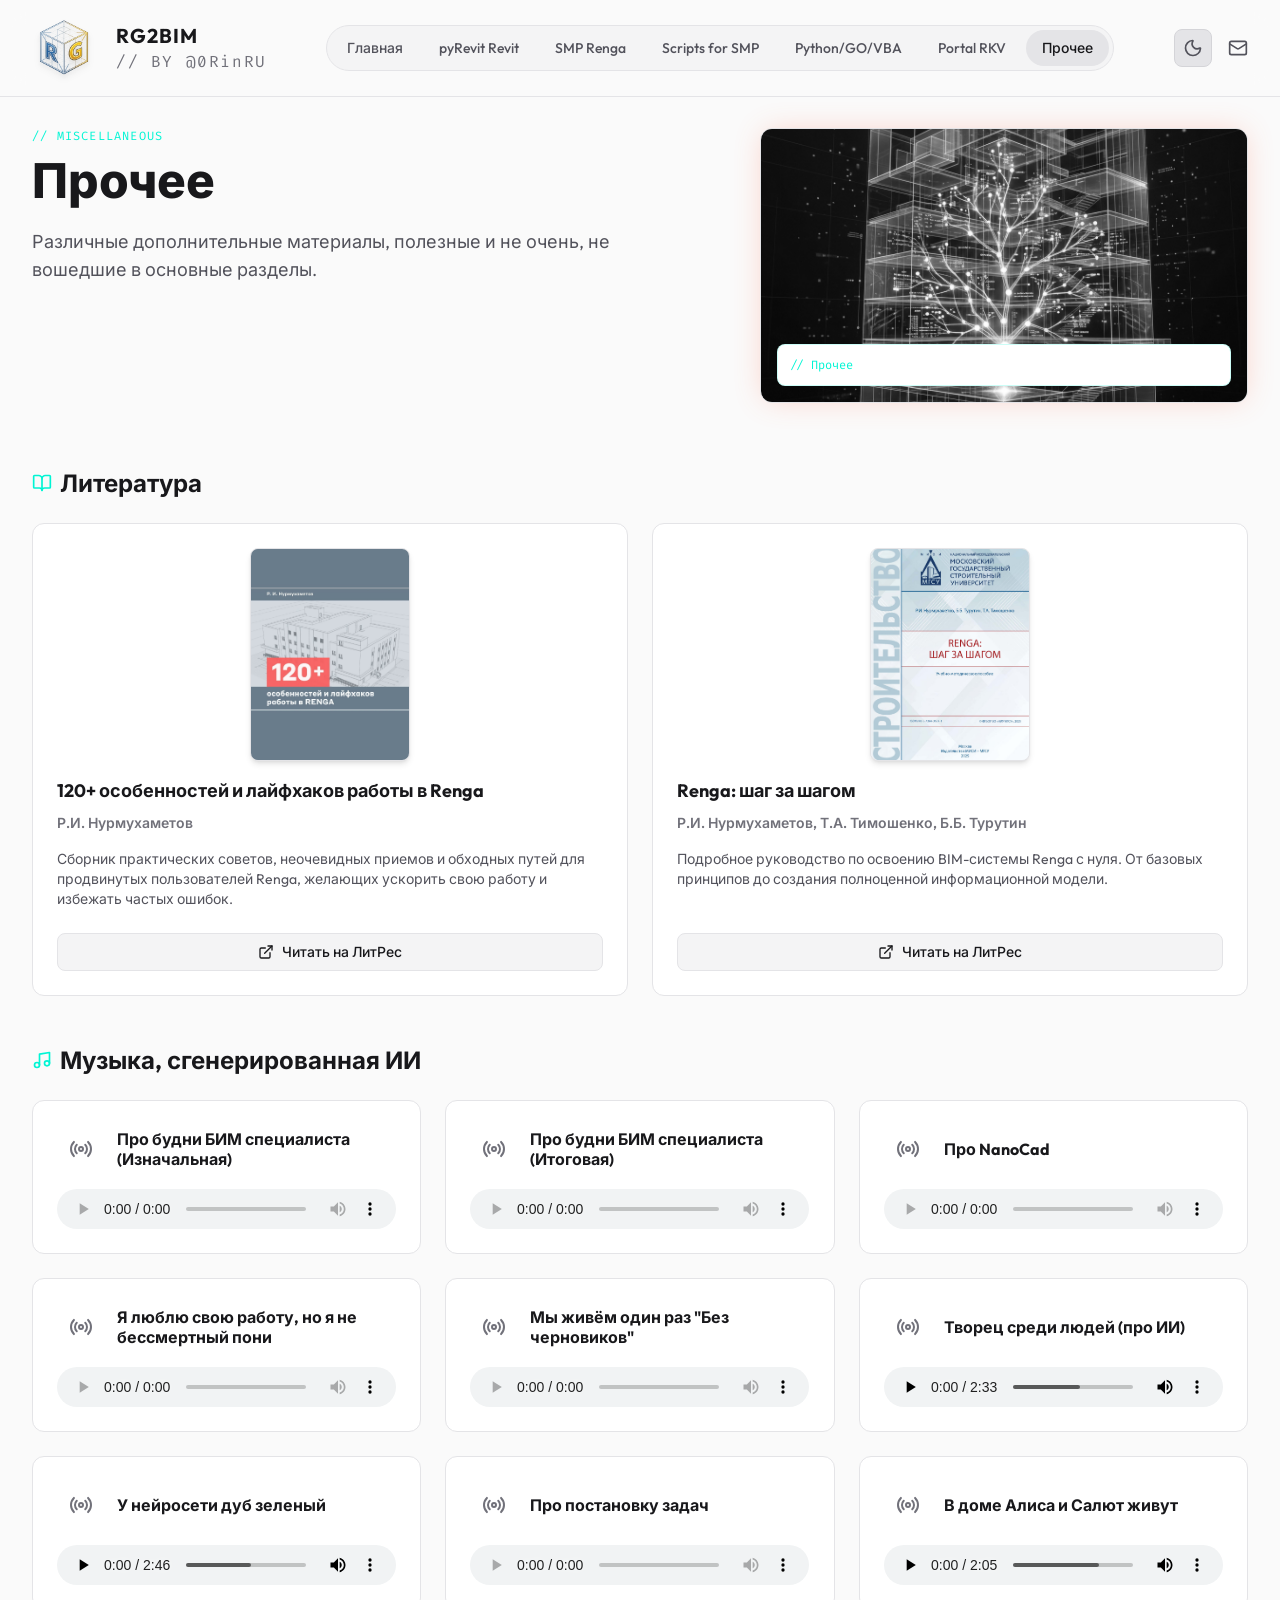
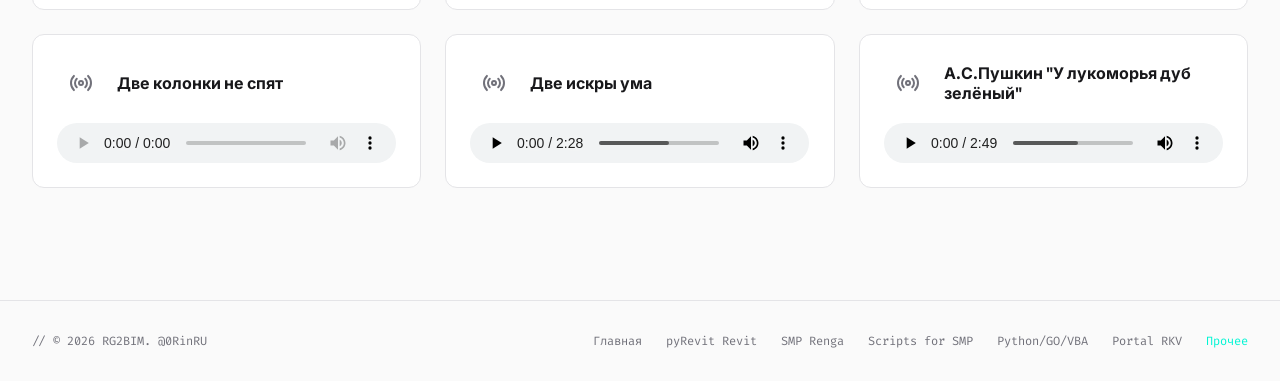
==== commit ae034f63: "Update other.html" ====
--- a/other.html
+++ b/other.html
@@ -185,23 +185,23 @@
                             <div class="w-12 h-12 flex items-center justify-center shrink-0 group-hover:scale-110 transition-transform">
                                 <i data-lucide="radio" class="w-6 h-6 text-zinc-500 dark:text-white group-hover:text-accentIfc transition-colors"></i>
                             </div>
-                            <h3 class="text-md font-bold text-zinc-900 dark:text-white group-hover:text-accentIfc transition-colors line-clamp-2 leading-tight" title="Про будни БИМ специалиста (Изначальная)">Про будни БИМ специалиста (Изначальная)</h3>
-                        </div>
-                        <audio controls class="w-full mt-auto h-10 outline-none">
-                            <source src="music/Про будни БИМ специалиста (Изначальная).mp3" type="audio/mpeg">
-                            Ваш браузер не поддерживает аудио элемент.
-                        </audio>
-                    </div>
-
-                    <div class="bg-white dark:bg-darkCard p-6 rounded-xl border border-zinc-200 dark:border-zinc-800 hover:border-accentIfc/50 transition-all duration-300 flex flex-col justify-between group">
-                        <div class="flex items-center gap-3 mb-4">
-                            <div class="w-12 h-12 flex items-center justify-center shrink-0 group-hover:scale-110 transition-transform">
-                                <i data-lucide="radio" class="w-6 h-6 text-zinc-500 dark:text-white group-hover:text-accentIfc transition-colors"></i>
-                            </div>
-                            <h3 class="text-md font-bold text-zinc-900 dark:text-white group-hover:text-accentIfc transition-colors line-clamp-2 leading-tight" title="Про будни БИМ специалиста (Итоговая)">Про будни БИМ специалиста (Итоговая)</h3>
-                        </div>
-                        <audio controls class="w-full mt-auto h-10 outline-none">
-                            <source src="music/Про будни БИМ специалиста (Итоговая).mp3" type="audio/mpeg">
+                            <h3 class="text-md font-bold text-zinc-900 dark:text-white group-hover:text-accentIfc transition-colors line-clamp-2 leading-tight" title="Про будни Revit-Renga (Изначальная)">Про будни БИМ специалиста (Изначальная)</h3>
+                        </div>
+                        <audio controls class="w-full mt-auto h-10 outline-none">
+                            <source src="music/Про будни БИМ Revit-Renga (Изначальная).mp3" type="audio/mpeg">
+                            Ваш браузер не поддерживает аудио элемент.
+                        </audio>
+                    </div>
+
+                    <div class="bg-white dark:bg-darkCard p-6 rounded-xl border border-zinc-200 dark:border-zinc-800 hover:border-accentIfc/50 transition-all duration-300 flex flex-col justify-between group">
+                        <div class="flex items-center gap-3 mb-4">
+                            <div class="w-12 h-12 flex items-center justify-center shrink-0 group-hover:scale-110 transition-transform">
+                                <i data-lucide="radio" class="w-6 h-6 text-zinc-500 dark:text-white group-hover:text-accentIfc transition-colors"></i>
+                            </div>
+                            <h3 class="text-md font-bold text-zinc-900 dark:text-white group-hover:text-accentIfc transition-colors line-clamp-2 leading-tight" title="Про будни БИМ Revit-Renga (Итоговая)">Про будни БИМ специалиста (Итоговая)</h3>
+                        </div>
+                        <audio controls class="w-full mt-auto h-10 outline-none">
+                            <source src="music/Про будни БИМ Revit-Renga (Итоговая).mp3" type="audio/mpeg">
                             Ваш браузер не поддерживает аудио элемент.
                         </audio>
                     </div>
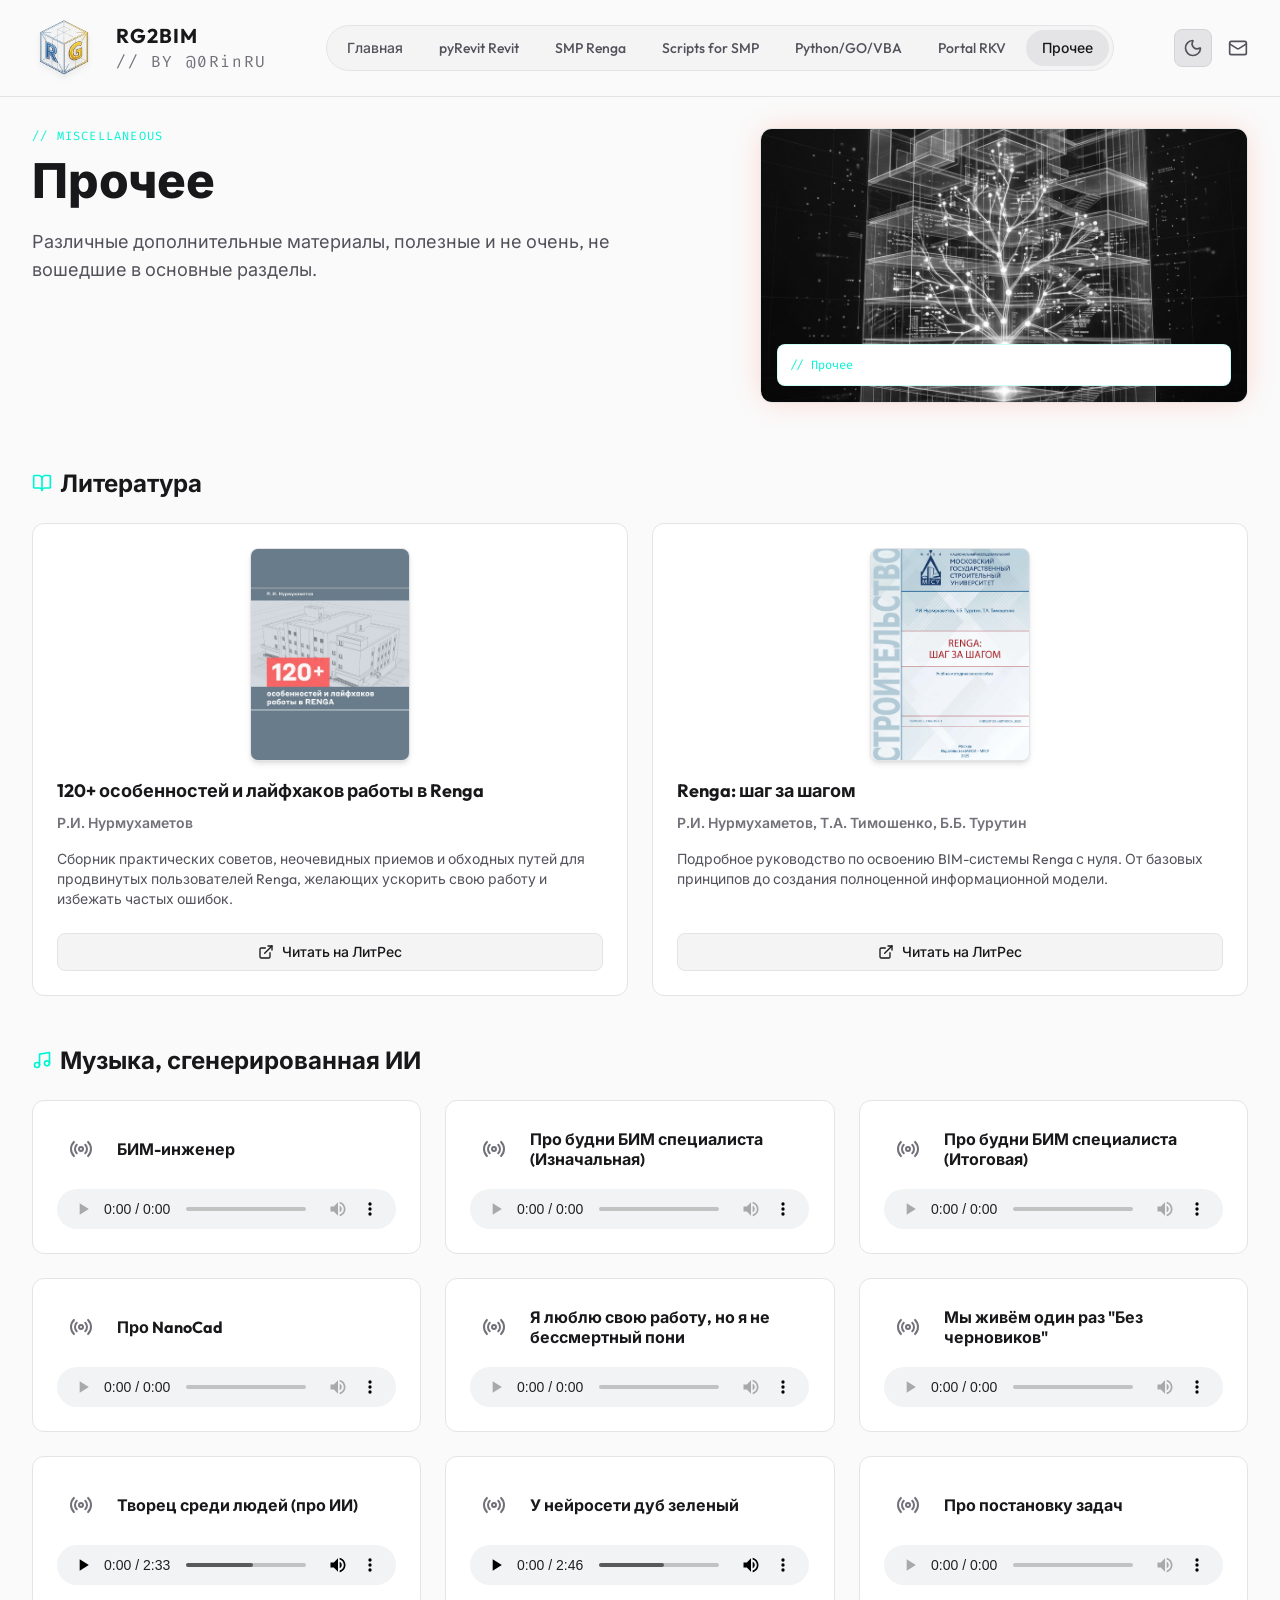
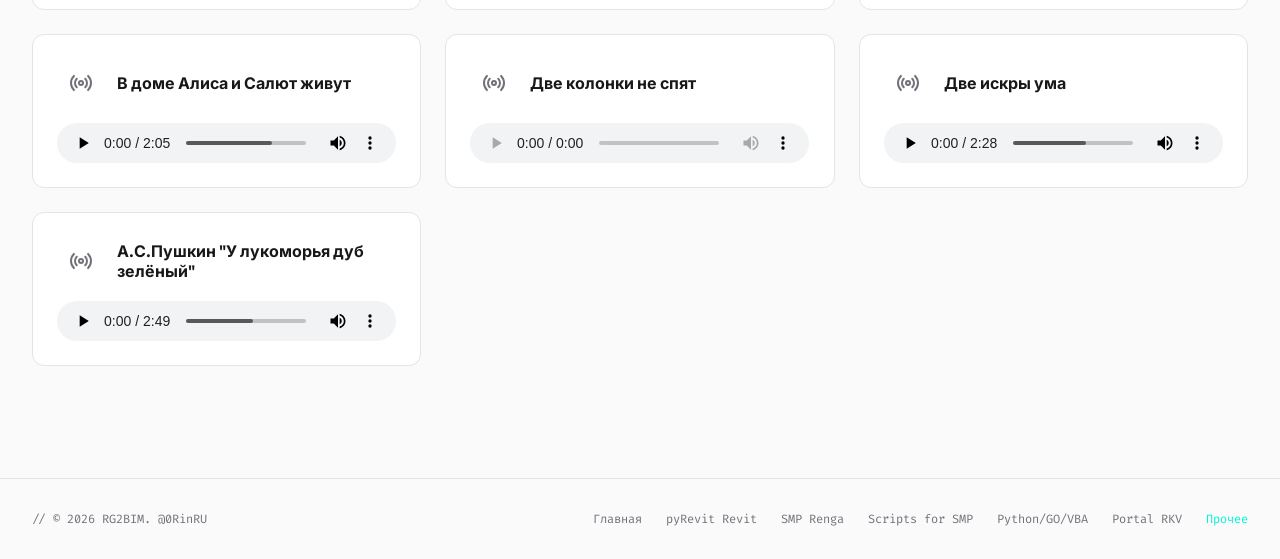
==== commit 29869510: "Update other.html" ====
--- a/other.html
+++ b/other.html
@@ -180,6 +180,19 @@
                 <h2 class="text-2xl font-bold text-zinc-900 dark:text-white mb-6 flex items-center gap-2"><i data-lucide="music" class="w-5 h-5 text-accentIfc"></i> Музыка, сгенерированная ИИ</h2>
                 <div class="grid grid-cols-1 md:grid-cols-3 gap-6">
 
+					<div class="bg-white dark:bg-darkCard p-6 rounded-xl border border-zinc-200 dark:border-zinc-800 hover:border-accentIfc/50 transition-all duration-300 flex flex-col justify-between group">
+                        <div class="flex items-center gap-3 mb-4">
+                            <div class="w-12 h-12 flex items-center justify-center shrink-0 group-hover:scale-110 transition-transform">
+                                <i data-lucide="radio" class="w-6 h-6 text-zinc-500 dark:text-white group-hover:text-accentIfc transition-colors"></i>
+                            </div>
+                            <h3 class="text-md font-bold text-zinc-900 dark:text-white group-hover:text-accentIfc transition-colors line-clamp-2 leading-tight" title="БИМ-инженер">БИМ-инженер</h3>
+                        </div>
+                        <audio controls class="w-full mt-auto h-10 outline-none">
+                            <source src="music/БИМ-инженер.mp3" type="audio/mpeg">
+                            Ваш браузер не поддерживает аудио элемент.
+                        </audio>
+                    </div>
+					
                     <div class="bg-white dark:bg-darkCard p-6 rounded-xl border border-zinc-200 dark:border-zinc-800 hover:border-accentIfc/50 transition-all duration-300 flex flex-col justify-between group">
                         <div class="flex items-center gap-3 mb-4">
                             <div class="w-12 h-12 flex items-center justify-center shrink-0 group-hover:scale-110 transition-transform">
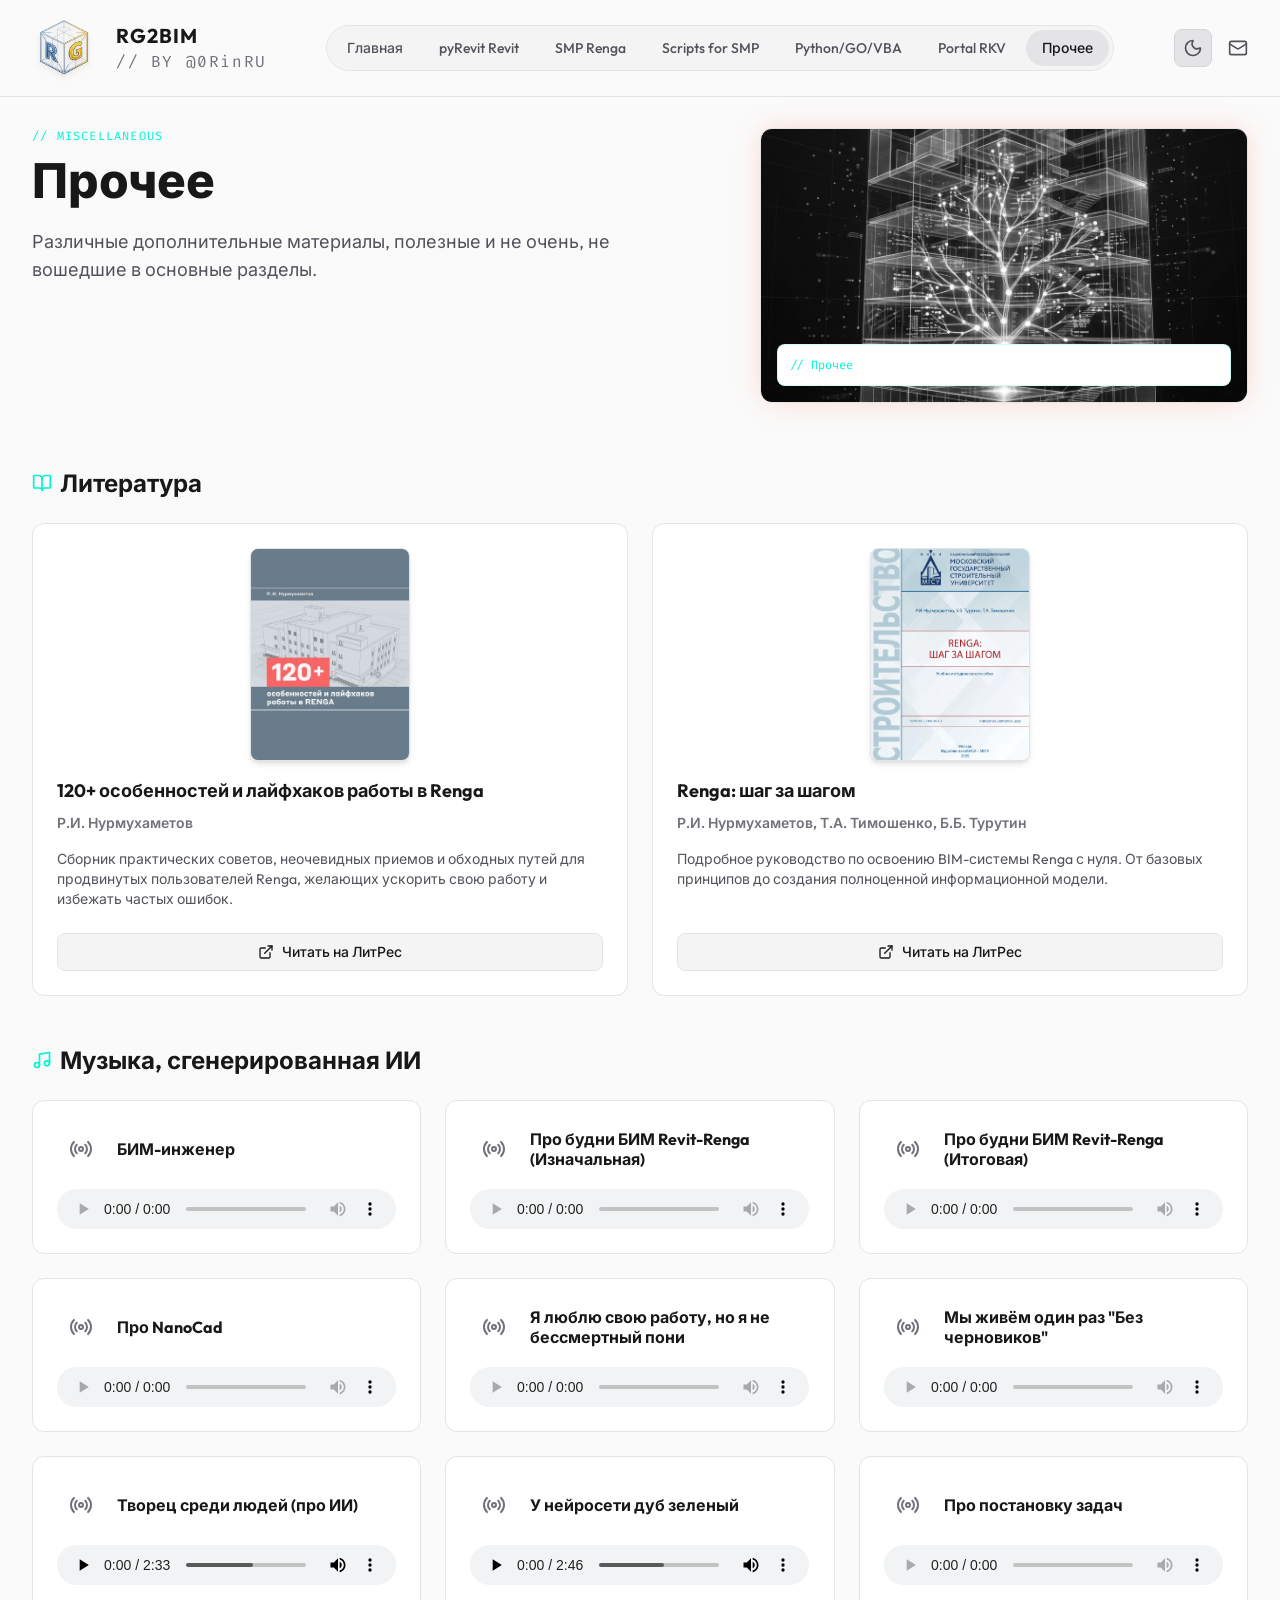
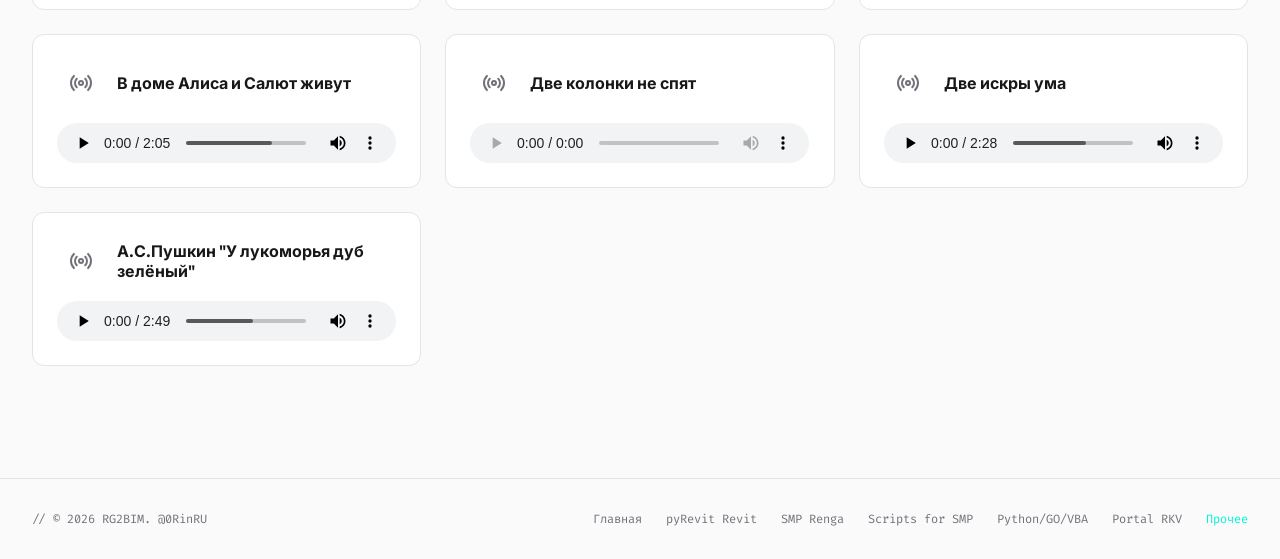
==== commit 05a3451f: "Update other.html" ====
--- a/other.html
+++ b/other.html
@@ -198,7 +198,7 @@
                             <div class="w-12 h-12 flex items-center justify-center shrink-0 group-hover:scale-110 transition-transform">
                                 <i data-lucide="radio" class="w-6 h-6 text-zinc-500 dark:text-white group-hover:text-accentIfc transition-colors"></i>
                             </div>
-                            <h3 class="text-md font-bold text-zinc-900 dark:text-white group-hover:text-accentIfc transition-colors line-clamp-2 leading-tight" title="Про будни Revit-Renga (Изначальная)">Про будни БИМ специалиста (Изначальная)</h3>
+                            <h3 class="text-md font-bold text-zinc-900 dark:text-white group-hover:text-accentIfc transition-colors line-clamp-2 leading-tight" title="Про будни Revit-Renga (Изначальная).mp3">Про будни БИМ Revit-Renga (Изначальная)</h3>
                         </div>
                         <audio controls class="w-full mt-auto h-10 outline-none">
                             <source src="music/Про будни БИМ Revit-Renga (Изначальная).mp3" type="audio/mpeg">
@@ -211,7 +211,7 @@
                             <div class="w-12 h-12 flex items-center justify-center shrink-0 group-hover:scale-110 transition-transform">
                                 <i data-lucide="radio" class="w-6 h-6 text-zinc-500 dark:text-white group-hover:text-accentIfc transition-colors"></i>
                             </div>
-                            <h3 class="text-md font-bold text-zinc-900 dark:text-white group-hover:text-accentIfc transition-colors line-clamp-2 leading-tight" title="Про будни БИМ Revit-Renga (Итоговая)">Про будни БИМ специалиста (Итоговая)</h3>
+                            <h3 class="text-md font-bold text-zinc-900 dark:text-white group-hover:text-accentIfc transition-colors line-clamp-2 leading-tight" title="Про будни БИМ Revit-Renga (Итоговая).mp3">Про будни БИМ Revit-Renga (Итоговая)</h3>
                         </div>
                         <audio controls class="w-full mt-auto h-10 outline-none">
                             <source src="music/Про будни БИМ Revit-Renga (Итоговая).mp3" type="audio/mpeg">
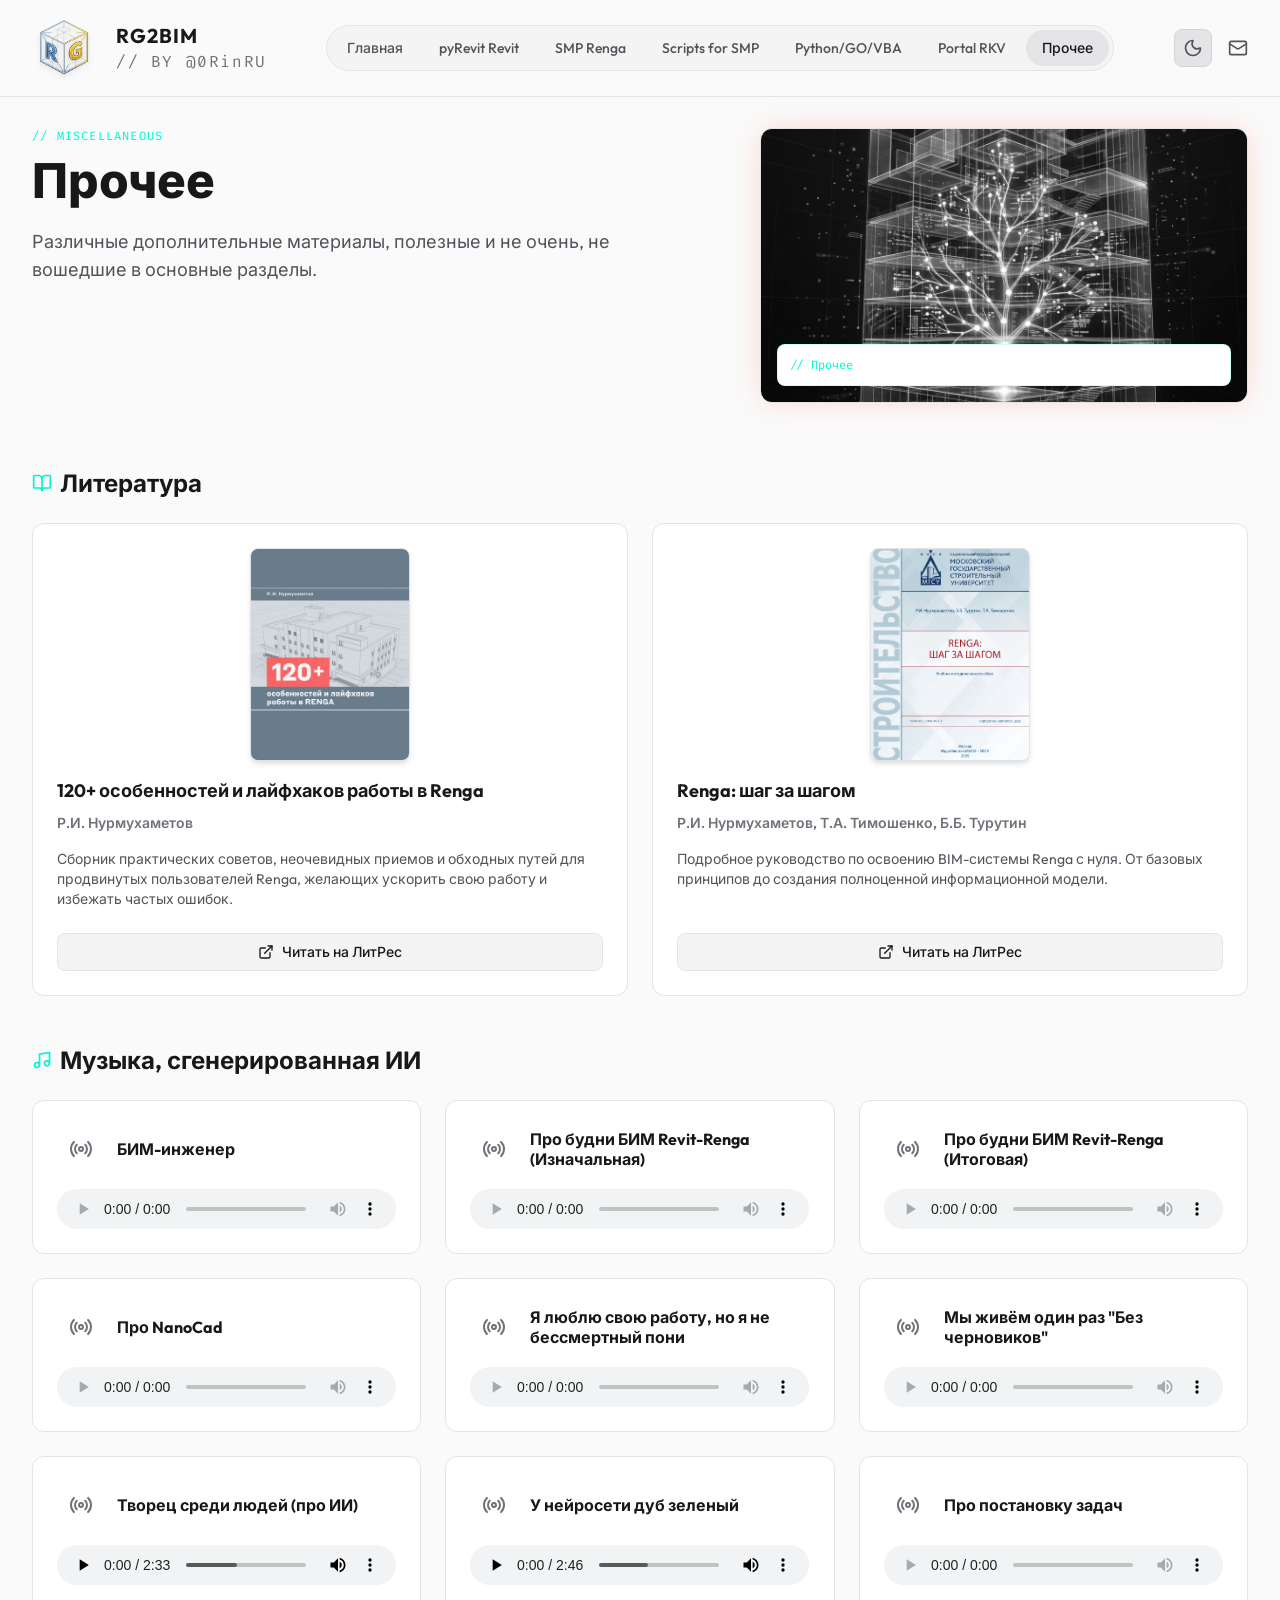
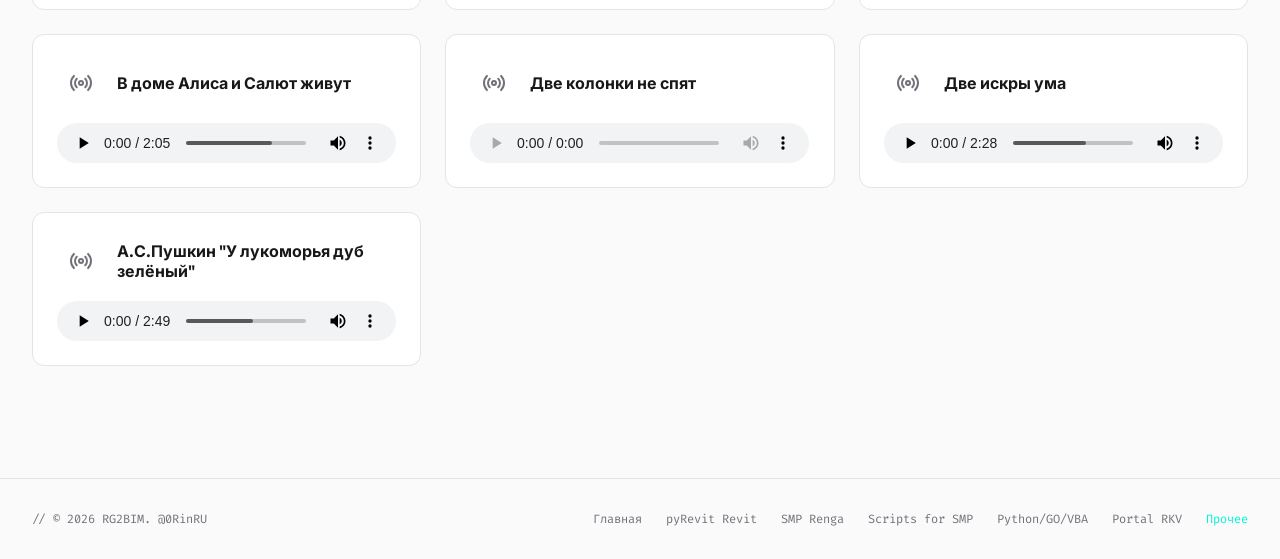
==== commit fa139004: "Update other.html" ====
--- a/other.html
+++ b/other.html
@@ -198,7 +198,7 @@
                             <div class="w-12 h-12 flex items-center justify-center shrink-0 group-hover:scale-110 transition-transform">
                                 <i data-lucide="radio" class="w-6 h-6 text-zinc-500 dark:text-white group-hover:text-accentIfc transition-colors"></i>
                             </div>
-                            <h3 class="text-md font-bold text-zinc-900 dark:text-white group-hover:text-accentIfc transition-colors line-clamp-2 leading-tight" title="Про будни Revit-Renga (Изначальная).mp3">Про будни БИМ Revit-Renga (Изначальная)</h3>
+                            <h3 class="text-md font-bold text-zinc-900 dark:text-white group-hover:text-accentIfc transition-colors line-clamp-2 leading-tight" title="Про будни Revit-Renga (Изначальная)">Про будни БИМ Revit-Renga (Изначальная)</h3>
                         </div>
                         <audio controls class="w-full mt-auto h-10 outline-none">
                             <source src="music/Про будни БИМ Revit-Renga (Изначальная).mp3" type="audio/mpeg">
@@ -211,7 +211,7 @@
                             <div class="w-12 h-12 flex items-center justify-center shrink-0 group-hover:scale-110 transition-transform">
                                 <i data-lucide="radio" class="w-6 h-6 text-zinc-500 dark:text-white group-hover:text-accentIfc transition-colors"></i>
                             </div>
-                            <h3 class="text-md font-bold text-zinc-900 dark:text-white group-hover:text-accentIfc transition-colors line-clamp-2 leading-tight" title="Про будни БИМ Revit-Renga (Итоговая).mp3">Про будни БИМ Revit-Renga (Итоговая)</h3>
+                            <h3 class="text-md font-bold text-zinc-900 dark:text-white group-hover:text-accentIfc transition-colors line-clamp-2 leading-tight" title="Про будни БИМ Revit-Renga (Итоговая)">Про будни БИМ Revit-Renga (Итоговая)</h3>
                         </div>
                         <audio controls class="w-full mt-auto h-10 outline-none">
                             <source src="music/Про будни БИМ Revit-Renga (Итоговая).mp3" type="audio/mpeg">
